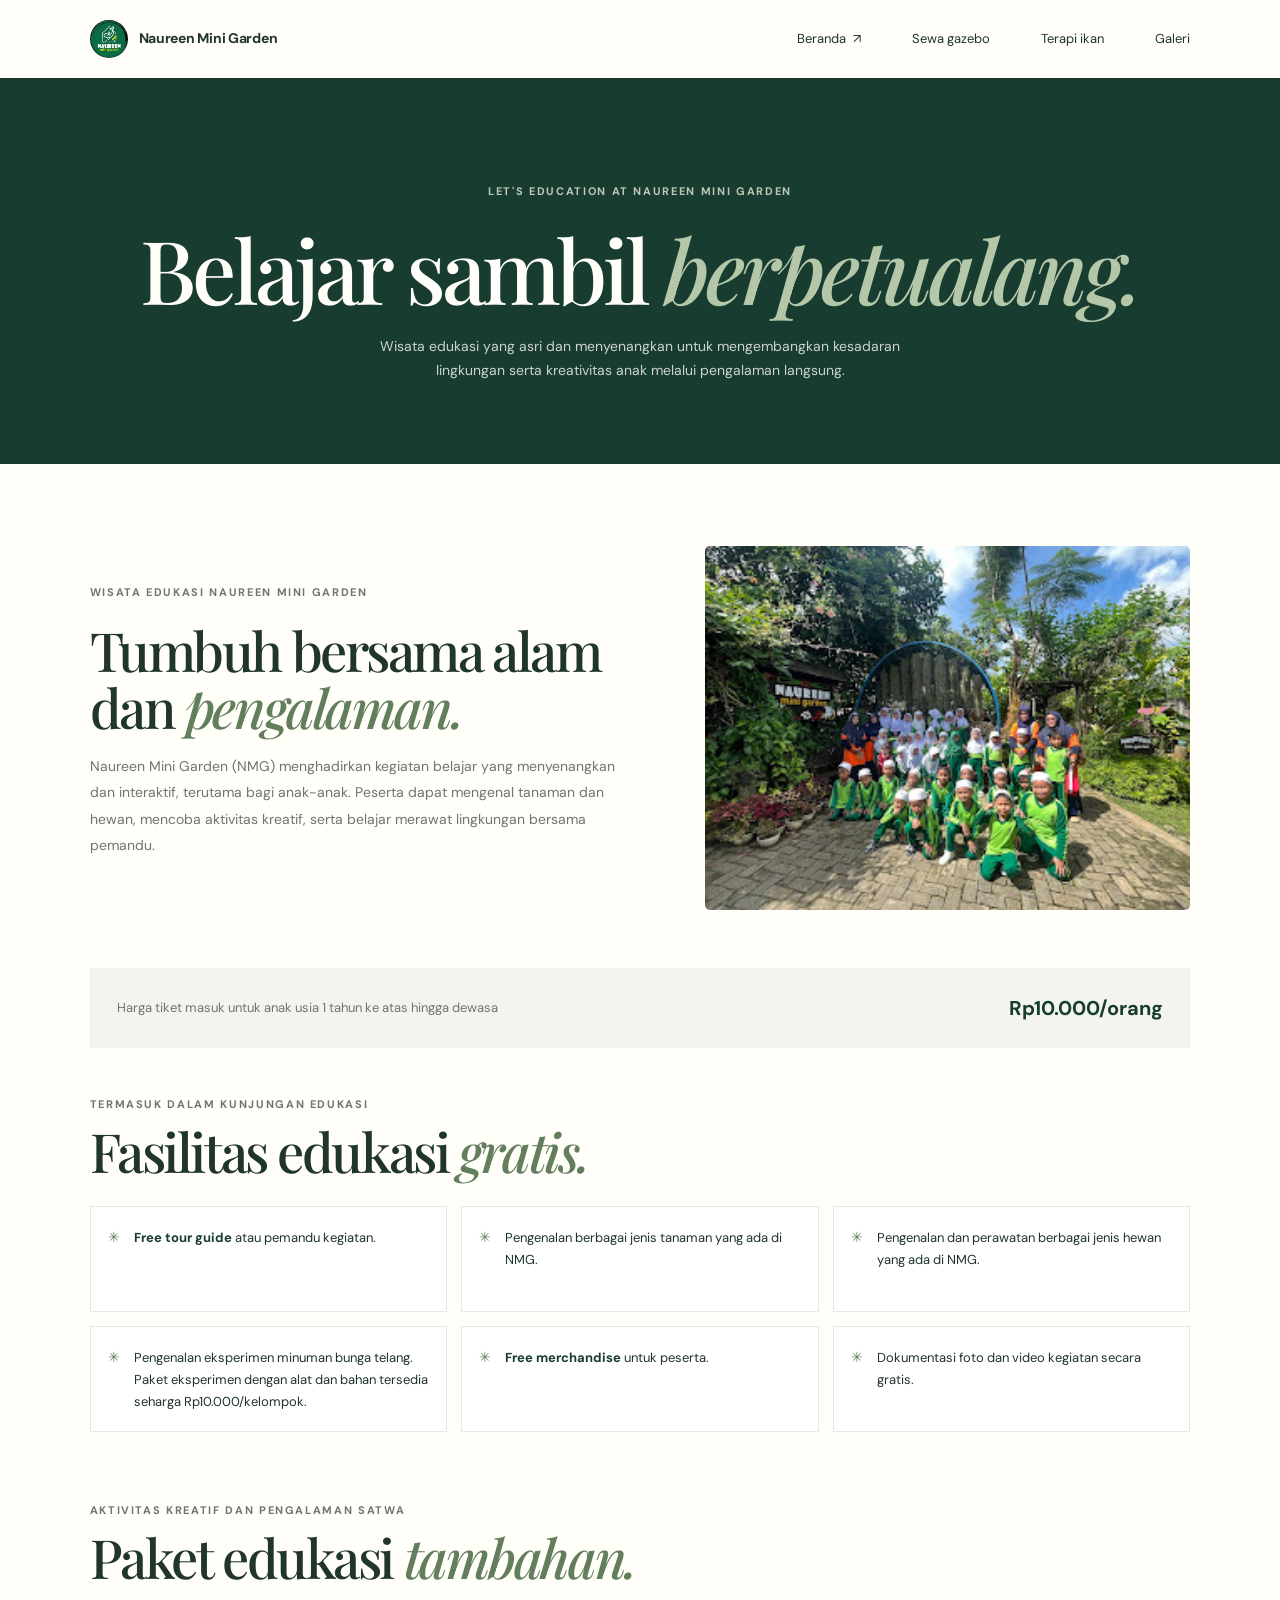
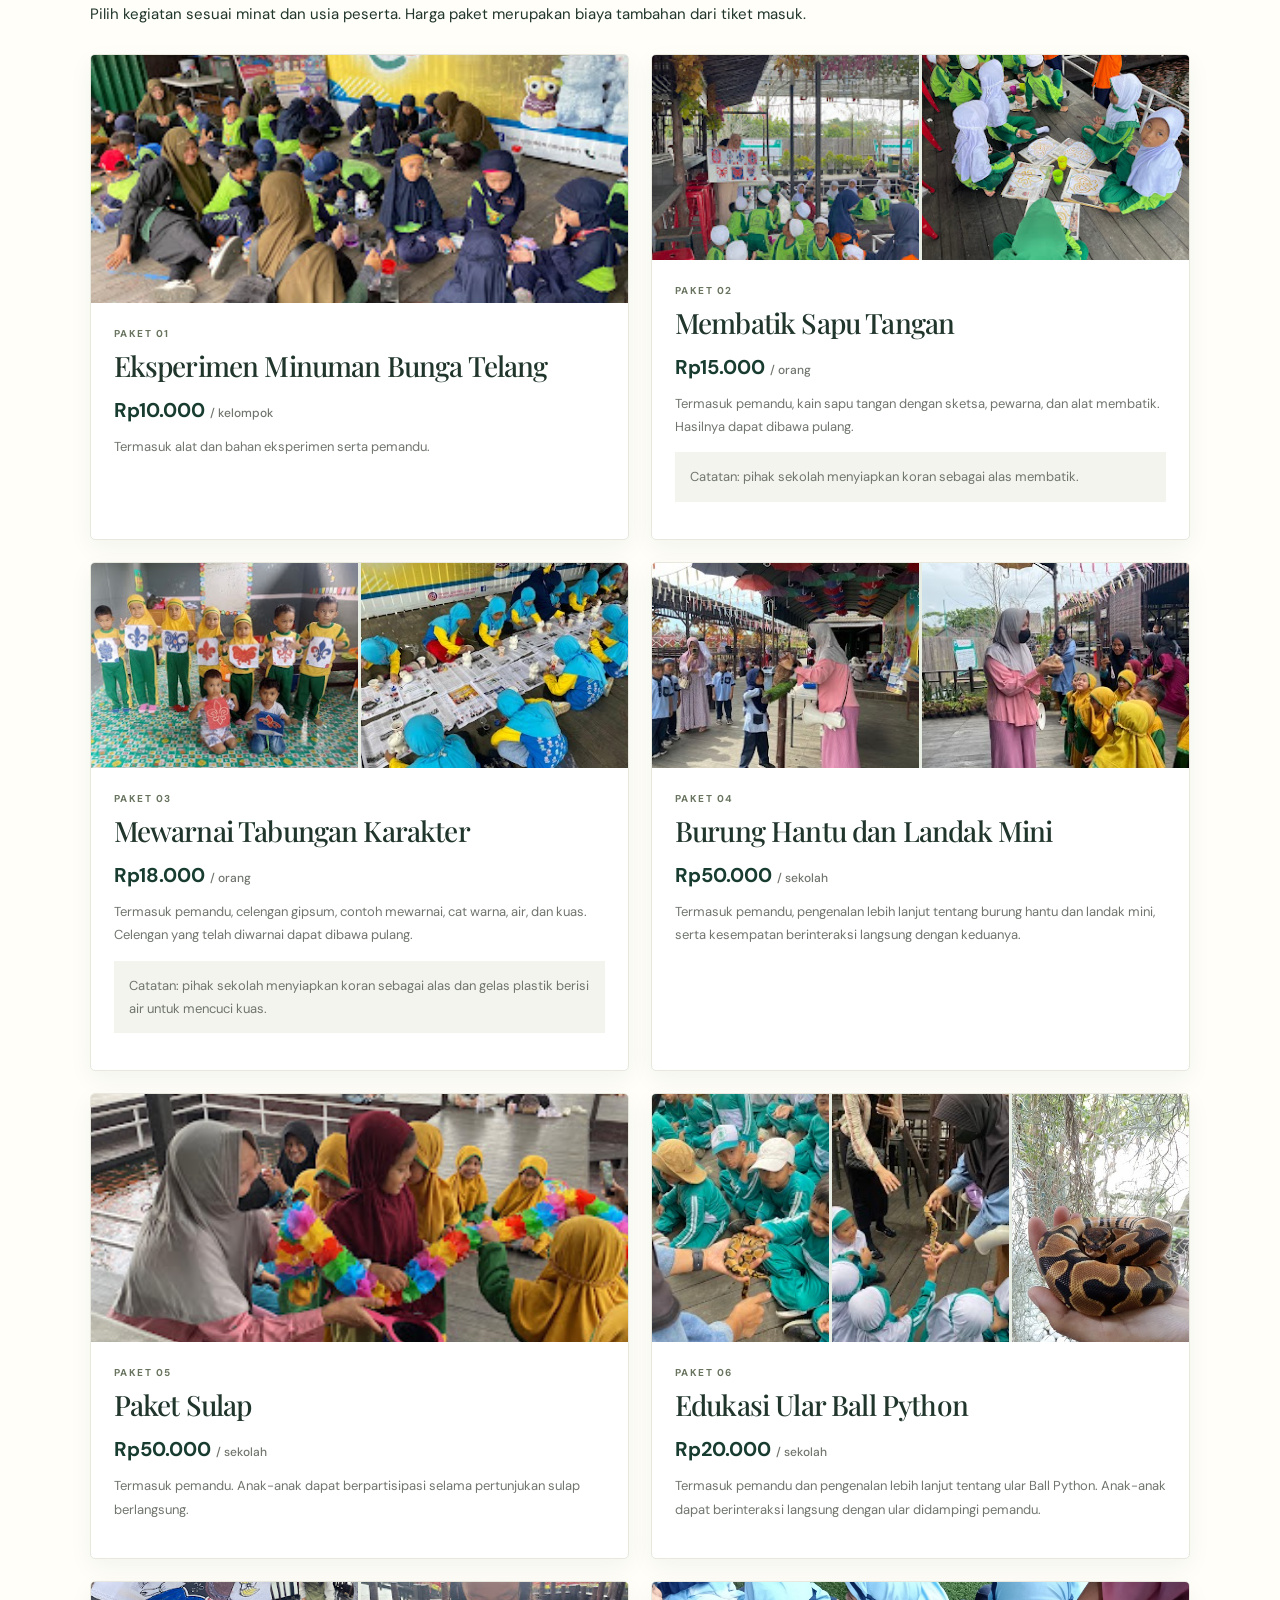
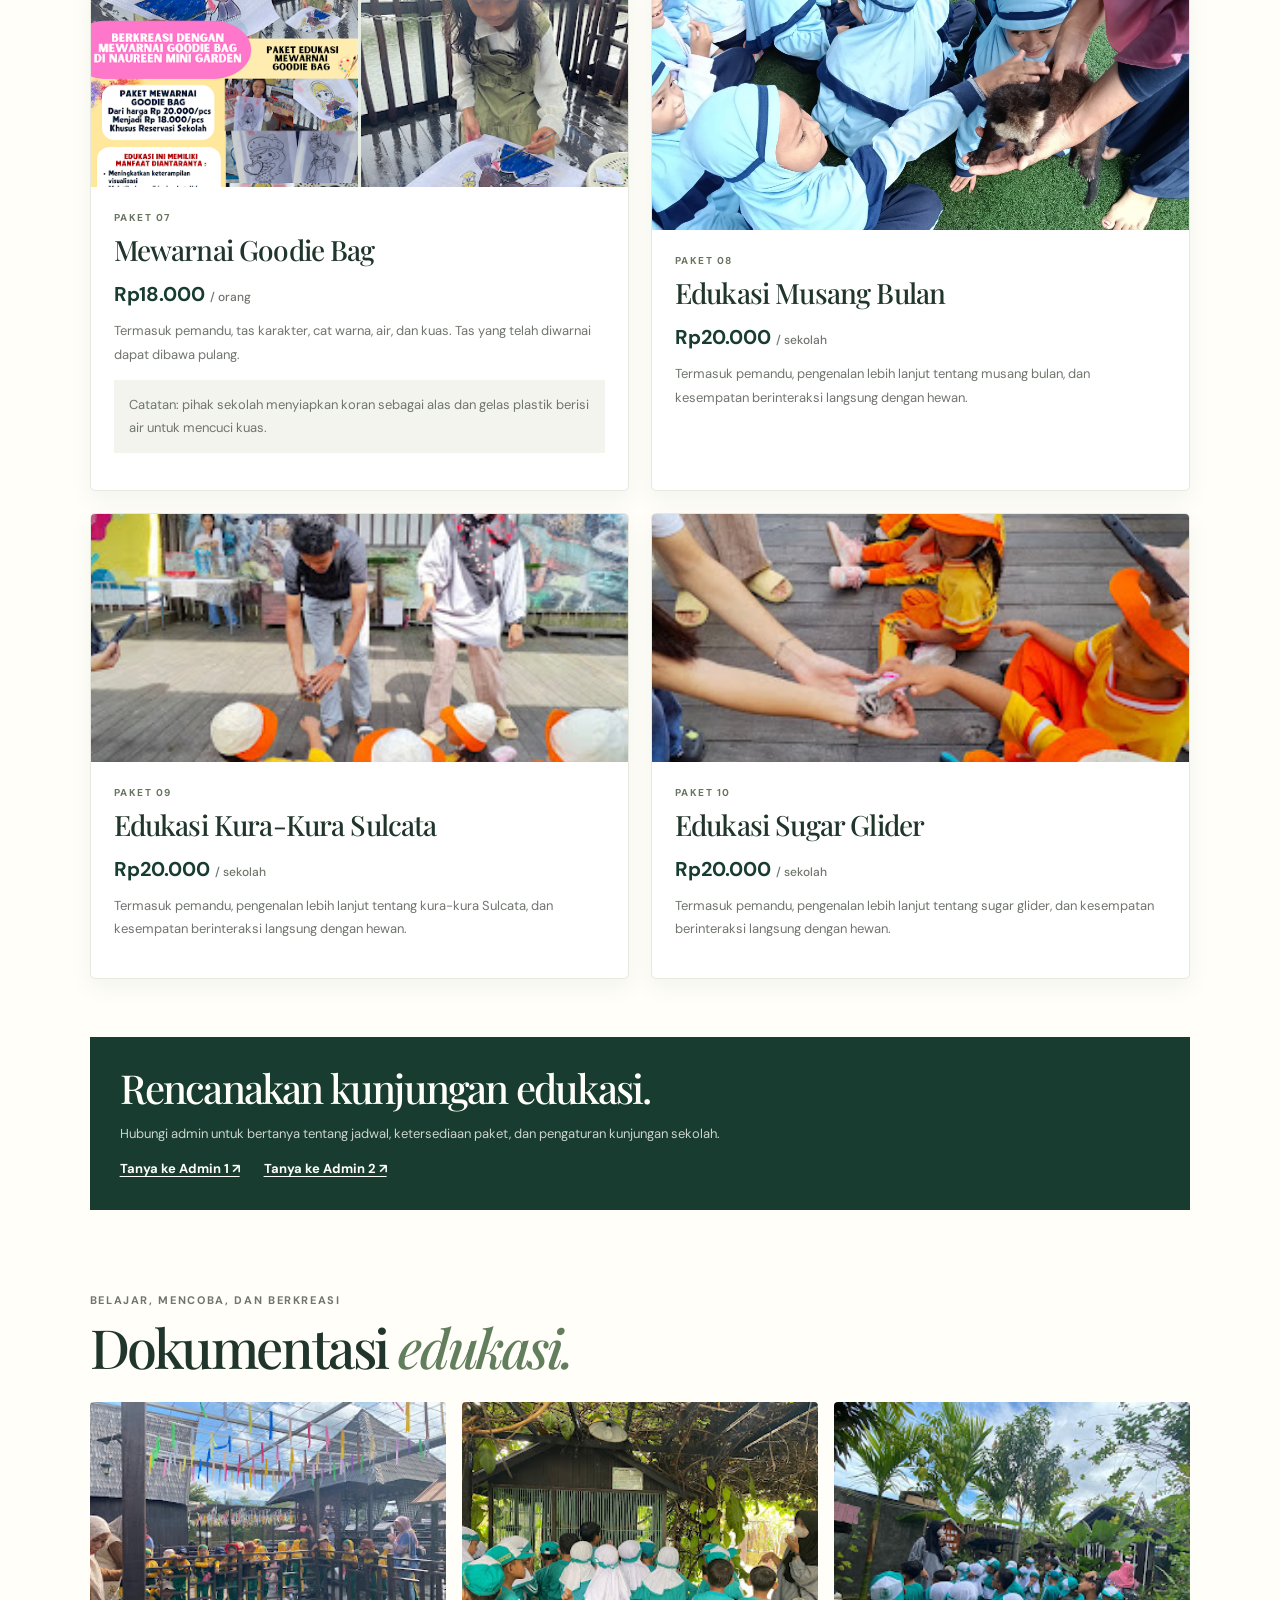
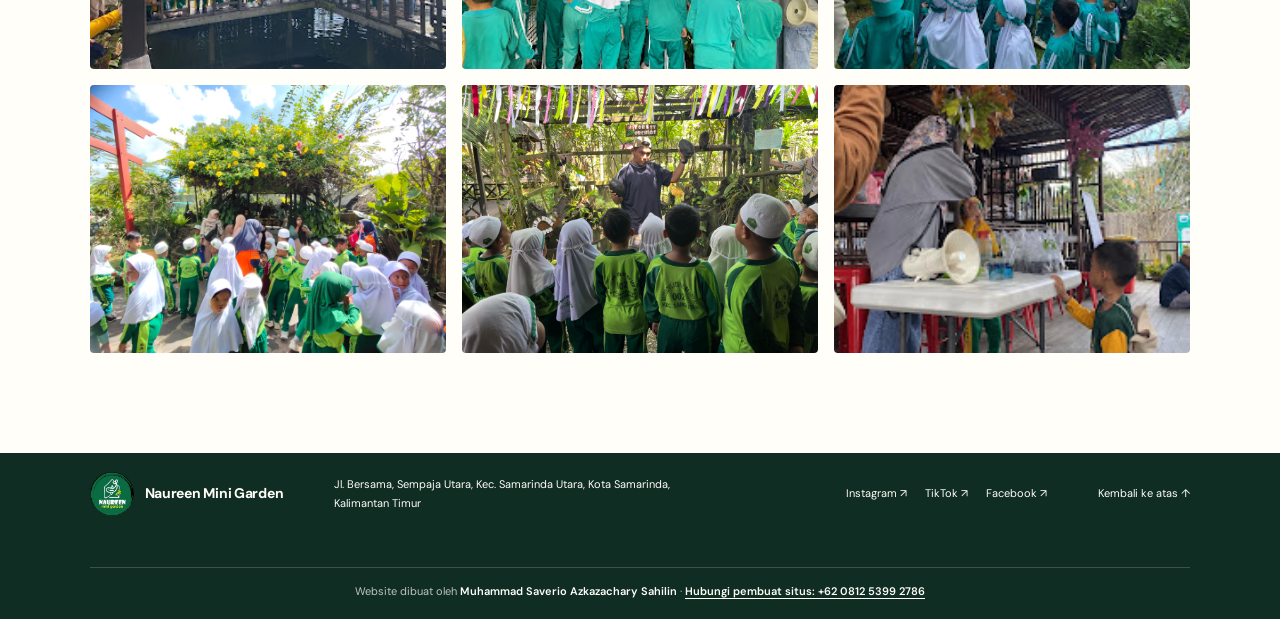
==== edukasi.html @ f2c6cb6b "first commit" ====
<!doctype html>
<html lang="id">
  <head>
    <meta charset="utf-8" />
    <meta name="viewport" content="width=device-width, initial-scale=1" />
    <meta
      name="description"
      content="Kenali program wisata edukasi Naureen Mini Garden, fasilitas gratis, paket kegiatan anak, dan harga."
    />
    <meta name="theme-color" content="#183d30" />
    <title>Let's Education — Naureen Mini Garden</title>
    <link rel="preconnect" href="https://fonts.googleapis.com" />
    <link rel="preconnect" href="https://fonts.gstatic.com" crossorigin />
    <link
      href="https://fonts.googleapis.com/css2?family=DM+Sans:wght@400;500;600;700&family=Playfair+Display:ital,wght@0,500;0,600;1,500;1,600&display=swap"
      rel="stylesheet"
    />
    <link rel="stylesheet" href="style.css" />
  </head>
  <body>
    <header class="site-header">
      <a class="brand" href="index.html" aria-label="Naureen Mini Garden, beranda">
        <img src="assets/naureen-logo.jpg" alt="" />
        <span>Naureen Mini Garden</span>
      </a>
      <button
        class="menu-toggle"
        type="button"
        aria-label="Buka navigasi"
        aria-expanded="false"
        aria-controls="main-navigation"
      >
        <span></span>
        <span></span>
      </button>
      <nav class="main-navigation" id="main-navigation" aria-label="Navigasi edukasi">
        <a href="index.html">Beranda <span aria-hidden="true">↗</span></a>
        <a href="sewa-gazebo.html">Sewa gazebo</a>
        <a href="terapi-ikan.html">Terapi ikan</a>
        <a href="galeri.html">Galeri</a>
      </nav>
    </header>

    <main>
      <section class="gallery-page-intro">
        <p class="eyebrow">Let's Education at Naureen Mini Garden</p>
        <h1>Belajar sambil <em>berpetualang.</em></h1>
        <p>
          Wisata edukasi yang asri dan menyenangkan untuk mengembangkan kesadaran
          lingkungan serta kreativitas anak melalui pengalaman langsung.
        </p>
      </section>

      <section class="education-overview section-wrap" aria-labelledby="education-title">
        <div class="education-lead">
          <div>
            <p class="eyebrow">Wisata edukasi Naureen Mini Garden</p>
            <h2 id="education-title">Tumbuh bersama alam dan <em>pengalaman.</em></h2>
            <p>
              Naureen Mini Garden (NMG) menghadirkan kegiatan belajar yang
              menyenangkan dan interaktif, terutama bagi anak-anak. Peserta
              dapat mengenal tanaman dan hewan, mencoba aktivitas kreatif, serta
              belajar merawat lingkungan bersama pemandu.
            </p>
          </div>
          <img
            src="assets/naureen-education-garden.jpg"
            alt="Anak-anak mengikuti kegiatan edukasi di taman Naureen Mini Garden"
            fetchpriority="high"
          />
        </div>

        <div class="education-ticket" aria-label="Harga tiket masuk edukasi">
          <span>Harga tiket masuk untuk anak usia 1 tahun ke atas hingga dewasa</span>
          <strong>Rp10.000/orang</strong>
        </div>

        <div class="education-section-heading">
          <p class="eyebrow">Termasuk dalam kunjungan edukasi</p>
          <h2>Fasilitas edukasi <em>gratis.</em></h2>
        </div>
        <ul class="education-free-grid">
          <li><strong>Free tour guide</strong> atau pemandu kegiatan.</li>
          <li>Pengenalan berbagai jenis tanaman yang ada di NMG.</li>
          <li>Pengenalan dan perawatan berbagai jenis hewan yang ada di NMG.</li>
          <li>
            Pengenalan eksperimen minuman bunga telang. Paket eksperimen dengan
            alat dan bahan tersedia seharga Rp10.000/kelompok.
          </li>
          <li><strong>Free merchandise</strong> untuk peserta.</li>
          <li>Dokumentasi foto dan video kegiatan secara gratis.</li>
        </ul>

        <div class="education-section-heading">
          <p class="eyebrow">Aktivitas kreatif dan pengalaman satwa</p>
          <h2>Paket edukasi <em>tambahan.</em></h2>
          <p>
            Pilih kegiatan sesuai minat dan usia peserta. Harga paket merupakan
            biaya tambahan dari tiket masuk.
          </p>
        </div>

        <div class="education-packages">
          <article class="education-package">
            <div class="education-package-photos">
              <img src="assets/naureen-education-blue-tea.jpg" alt="Kegiatan eksperimen minuman bunga telang" loading="lazy" />
            </div>
            <div class="education-package-content">
              <p class="eyebrow">Paket 01</p>
              <h3>Eksperimen Minuman Bunga Telang</h3>
              <strong class="education-package-price">Rp10.000 <span>/ kelompok</span></strong>
              <p>Termasuk alat dan bahan eksperimen serta pemandu.</p>
            </div>
          </article>

          <article class="education-package">
            <div class="education-package-photos is-pair">
              <img src="assets/naureen-education-batik-1.jpg" alt="Perlengkapan kegiatan membatik sapu tangan" loading="lazy" />
              <img src="assets/naureen-education-batik-2.jpg" alt="Peserta mewarnai sapu tangan batik" loading="lazy" />
            </div>
            <div class="education-package-content">
              <p class="eyebrow">Paket 02</p>
              <h3>Membatik Sapu Tangan</h3>
              <strong class="education-package-price">Rp15.000 <span>/ orang</span></strong>
              <p>
                Termasuk pemandu, kain sapu tangan dengan sketsa, pewarna, dan
                alat membatik. Hasilnya dapat dibawa pulang.
              </p>
              <p class="education-note">
                Catatan: pihak sekolah menyiapkan koran sebagai alas membatik.
              </p>
            </div>
          </article>

          <article class="education-package">
            <div class="education-package-photos is-pair">
              <img src="assets/naureen-education-paint-jar.jpg" alt="Celengan karakter berbahan gipsum untuk kegiatan mewarnai" loading="lazy" />
              <img src="assets/naureen-education-savings-jar.jpg" alt="Contoh celengan karakter yang telah diwarnai" loading="lazy" />
            </div>
            <div class="education-package-content">
              <p class="eyebrow">Paket 03</p>
              <h3>Mewarnai Tabungan Karakter</h3>
              <strong class="education-package-price">Rp18.000 <span>/ orang</span></strong>
              <p>
                Termasuk pemandu, celengan gipsum, contoh mewarnai, cat warna,
                air, dan kuas. Celengan yang telah diwarnai dapat dibawa pulang.
              </p>
              <p class="education-note">
                Catatan: pihak sekolah menyiapkan koran sebagai alas dan gelas
                plastik berisi air untuk mencuci kuas.
              </p>
            </div>
          </article>

          <article class="education-package">
            <div class="education-package-photos is-pair">
              <img src="assets/naureen-education-owl-hedgehog-1.jpg" alt="Burung hantu dalam kegiatan pengenalan satwa" loading="lazy" />
              <img src="assets/naureen-education-owl-hedgehog-2.jpg" alt="Landak mini dalam kegiatan edukasi satwa" loading="lazy" />
            </div>
            <div class="education-package-content">
              <p class="eyebrow">Paket 04</p>
              <h3>Burung Hantu dan Landak Mini</h3>
              <strong class="education-package-price">Rp50.000 <span>/ sekolah</span></strong>
              <p>
                Termasuk pemandu, pengenalan lebih lanjut tentang burung hantu
                dan landak mini, serta kesempatan berinteraksi langsung dengan
                keduanya.
              </p>
            </div>
          </article>

          <article class="education-package">
            <div class="education-package-photos">
              <img src="assets/naureen-education-magic.jpg" alt="Pertunjukan sulap untuk peserta edukasi" loading="lazy" />
            </div>
            <div class="education-package-content">
              <p class="eyebrow">Paket 05</p>
              <h3>Paket Sulap</h3>
              <strong class="education-package-price">Rp50.000 <span>/ sekolah</span></strong>
              <p>
                Termasuk pemandu. Anak-anak dapat berpartisipasi selama
                pertunjukan sulap berlangsung.
              </p>
            </div>
          </article>

          <article class="education-package">
            <div class="education-package-photos is-trio">
              <img src="assets/naureen-education-python-1.jpg" alt="Ular Ball Python dalam sesi pengenalan satwa" loading="lazy" />
              <img src="assets/naureen-education-python-2.jpg" alt="Pemandu memperkenalkan ular Ball Python" loading="lazy" />
              <img src="assets/naureen-education-python-3.jpg" alt="Peserta mengamati ular Ball Python" loading="lazy" />
            </div>
            <div class="education-package-content">
              <p class="eyebrow">Paket 06</p>
              <h3>Edukasi Ular Ball Python</h3>
              <strong class="education-package-price">Rp20.000 <span>/ sekolah</span></strong>
              <p>
                Termasuk pemandu dan pengenalan lebih lanjut tentang ular Ball
                Python. Anak-anak dapat berinteraksi langsung dengan ular
                didampingi pemandu.
              </p>
            </div>
          </article>

          <article class="education-package">
            <div class="education-package-photos is-pair">
              <img src="assets/naureen-education-goodie-bag-1.png" alt="Contoh hasil mewarnai goodie bag karakter" loading="lazy" />
              <img src="assets/naureen-education-goodie-bag-2.jpg" alt="Goodie bag karakter untuk kegiatan mewarnai" loading="lazy" />
            </div>
            <div class="education-package-content">
              <p class="eyebrow">Paket 07</p>
              <h3>Mewarnai Goodie Bag</h3>
              <strong class="education-package-price">Rp18.000 <span>/ orang</span></strong>
              <p>
                Termasuk pemandu, tas karakter, cat warna, air, dan kuas. Tas
                yang telah diwarnai dapat dibawa pulang.
              </p>
              <p class="education-note">
                Catatan: pihak sekolah menyiapkan koran sebagai alas dan gelas
                plastik berisi air untuk mencuci kuas.
              </p>
            </div>
          </article>

          <article class="education-package">
            <div class="education-package-photos">
              <img src="assets/naureen-education-moon-civet.jpg" alt="Musang bulan untuk kegiatan pengenalan satwa" loading="lazy" />
            </div>
            <div class="education-package-content">
              <p class="eyebrow">Paket 08</p>
              <h3>Edukasi Musang Bulan</h3>
              <strong class="education-package-price">Rp20.000 <span>/ sekolah</span></strong>
              <p>
                Termasuk pemandu, pengenalan lebih lanjut tentang musang bulan,
                dan kesempatan berinteraksi langsung dengan hewan.
              </p>
            </div>
          </article>

          <article class="education-package">
            <div class="education-package-photos">
              <img src="assets/naureen-education-sulcata.jpg" alt="Kura-kura Sulcata dalam kegiatan edukasi satwa" loading="lazy" />
            </div>
            <div class="education-package-content">
              <p class="eyebrow">Paket 09</p>
              <h3>Edukasi Kura-Kura Sulcata</h3>
              <strong class="education-package-price">Rp20.000 <span>/ sekolah</span></strong>
              <p>
                Termasuk pemandu, pengenalan lebih lanjut tentang kura-kura
                Sulcata, dan kesempatan berinteraksi langsung dengan hewan.
              </p>
            </div>
          </article>

          <article class="education-package">
            <div class="education-package-photos">
              <img src="assets/naureen-education-sugar-glider.jpg" alt="Sugar glider dalam kegiatan edukasi satwa" loading="lazy" />
            </div>
            <div class="education-package-content">
              <p class="eyebrow">Paket 10</p>
              <h3>Edukasi Sugar Glider</h3>
              <strong class="education-package-price">Rp20.000 <span>/ sekolah</span></strong>
              <p>
                Termasuk pemandu, pengenalan lebih lanjut tentang sugar glider,
                dan kesempatan berinteraksi langsung dengan hewan.
              </p>
            </div>
          </article>
        </div>

        <aside class="education-contact" aria-labelledby="education-contact-title">
          <h2 id="education-contact-title">Rencanakan kunjungan edukasi.</h2>
          <p>
            Hubungi admin untuk bertanya tentang jadwal, ketersediaan paket, dan
            pengaturan kunjungan sekolah.
          </p>
          <div class="education-contact-links">
            <a href="https://wa.me/6282255650226?text=Halo%20Admin%2C%20saya%20ingin%20bertanya%20tentang%20kunjungan%20edukasi%20di%20Naureen%20Mini%20Garden." target="_blank" rel="noreferrer">Tanya ke Admin 1 ↗</a>
            <a href="https://wa.me/6285250345997?text=Halo%20Admin%2C%20saya%20ingin%20bertanya%20tentang%20kunjungan%20edukasi%20di%20Naureen%20Mini%20Garden." target="_blank" rel="noreferrer">Tanya ke Admin 2 ↗</a>
          </div>
        </aside>

        <section class="education-documentation" aria-labelledby="education-documentation-title">
          <div class="education-section-heading">
            <p class="eyebrow">Belajar, mencoba, dan berkreasi</p>
            <h2 id="education-documentation-title">Dokumentasi <em>edukasi.</em></h2>
          </div>
          <div class="education-documentation-grid">
            <img src="assets/naureen-education-documentation-1.jpg" alt="Dokumentasi kegiatan edukasi di Naureen Mini Garden" loading="lazy" />
            <img src="assets/naureen-education-documentation-2.jpg" alt="Peserta mengikuti kegiatan edukasi bersama pemandu" loading="lazy" />
            <img src="assets/naureen-education-documentation-3.jpg" alt="Anak-anak belajar dan beraktivitas di taman" loading="lazy" />
            <img src="assets/naureen-education-documentation-4.jpg" alt="Suasana kegiatan belajar di luar kelas" loading="lazy" />
            <img src="assets/naureen-education-documentation-5.jpg" alt="Dokumentasi kunjungan edukasi anak-anak" loading="lazy" />
            <img src="assets/naureen-education-documentation-6.jpg" alt="Kegiatan edukasi alam bersama pengunjung" loading="lazy" />
          </div>
        </section>
      </section>
    </main>

    <footer class="site-footer">
      <a class="footer-brand" href="index.html">
        <img src="assets/naureen-logo.jpg" alt="" />
        <span>Naureen Mini Garden</span>
      </a>
      <p class="footer-address">
        Jl. Bersama, Sempaja Utara, Kec. Samarinda Utara, Kota Samarinda,
        Kalimantan Timur
      </p>
      <nav class="social-links" aria-label="Media sosial Naureen Mini Garden">
        <a href="https://www.instagram.com/naureenminigarden/" target="_blank" rel="noreferrer">Instagram ↗</a>
        <a href="https://www.tiktok.com/@naureenminigarden" target="_blank" rel="noreferrer">TikTok ↗</a>
        <a href="https://www.facebook.com/minigardennauren/" target="_blank" rel="noreferrer">Facebook ↗</a>
      </nav>
      <a class="back-to-top" href="#">Kembali ke atas ↑</a>
      <p class="footer-credit">
        Website dibuat oleh <strong>Muhammad Saverio Azkazachary Sahilin</strong>
        <span aria-hidden="true"> · </span>
        <a href="https://wa.me/6281253992786" target="_blank" rel="noreferrer">
          Hubungi pembuat situs: +62 0812 5399 2786
        </a>
      </p>
    </footer>
    <script>
      const menuToggle = document.querySelector(".menu-toggle");
      const navigation = document.querySelector(".main-navigation");

      menuToggle.addEventListener("click", () => {
        const isExpanded = menuToggle.getAttribute("aria-expanded") === "true";
        menuToggle.setAttribute("aria-expanded", String(!isExpanded));
        menuToggle.setAttribute("aria-label", isExpanded ? "Buka navigasi" : "Tutup navigasi");
        navigation.classList.toggle("is-open", !isExpanded);
      });

      navigation.addEventListener("click", (event) => {
        if (event.target.closest("a")) {
          menuToggle.setAttribute("aria-expanded", "false");
          menuToggle.setAttribute("aria-label", "Buka navigasi");
          navigation.classList.remove("is-open");
        }
      });
    </script>
  </body>
</html>
---- style.css ----
:root {
  color-scheme: light;
  --forest: #183d30;
  --forest-deep: #102d23;
  --ink: #20352b;
  --muted: #70756e;
  --paper: #fffef9;
  --line: #d8d9d0;
  --serif: "Playfair Display", Georgia, serif;
  --sans: "DM Sans", Arial, sans-serif;
}

* {
  box-sizing: border-box;
}

html {
  scroll-behavior: smooth;
  scroll-padding-top: 80px;
}

body {
  margin: 0;
  background: var(--paper);
  color: var(--ink);
  font-family: var(--sans);
  font-size: 15px;
  line-height: 1.7;
}

a {
  color: inherit;
  text-decoration: none;
}

button {
  font: inherit;
}

.site-header {
  position: relative;
  z-index: 5;
  display: flex;
  height: 78px;
  align-items: center;
  justify-content: space-between;
  padding: 0 clamp(24px, 7vw, 108px);
  background: var(--paper);
}

.brand,
.footer-brand {
  display: inline-flex;
  align-items: center;
  gap: 11px;
  font-size: 14px;
  font-weight: 700;
  letter-spacing: -0.02em;
}

.brand img {
  width: 38px;
  height: 38px;
  border-radius: 50%;
  object-fit: cover;
}

.main-navigation {
  display: flex;
  align-items: center;
  gap: clamp(26px, 4vw, 60px);
  font-size: 13px;
}

.main-navigation a,
.social-links a,
.back-to-top {
  transition: opacity 180ms ease;
}

.main-navigation a:hover,
.social-links a:hover,
.back-to-top:hover {
  opacity: 0.65;
}

.main-navigation a span {
  margin-left: 4px;
}

.menu-toggle {
  display: none;
}

.hero {
  position: relative;
  display: flex;
  min-height: min(690px, calc(100svh - 78px));
  min-height: max(560px, min(690px, calc(100svh - 78px)));
  align-items: center;
  overflow: hidden;
  background: var(--forest);
  color: var(--paper);
}

.hero-image,
.hero-shade {
  position: absolute;
  inset: 0;
  width: 100%;
  height: 100%;
}

.hero-image {
  object-fit: cover;
  object-position: center 53%;
}

.hero-shade {
  background:
    linear-gradient(90deg, rgb(11 33 25 / 78%) 0%, rgb(14 39 30 / 55%) 44%, rgb(18 45 35 / 10%) 100%),
    linear-gradient(0deg, rgb(12 34 26 / 34%), transparent 38%);
}

.hero-content {
  position: relative;
  z-index: 1;
  width: min(720px, 78%);
  margin-left: clamp(30px, 10vw, 154px);
  padding: 56px 0 76px;
}

.eyebrow {
  margin: 0 0 22px;
  color: var(--muted);
  font-size: 11px;
  font-weight: 700;
  letter-spacing: 0.15em;
  line-height: 1.5;
  text-transform: uppercase;
}

.hero .eyebrow {
  color: rgb(255 254 249 / 79%);
  font-size: 12px;
  font-weight: 500;
  letter-spacing: 0.08em;
  text-transform: none;
}

h1,
h2 {
  margin: 0;
  font-family: var(--serif);
  font-weight: 500;
  letter-spacing: -0.045em;
  line-height: 1.06;
}

h1 {
  max-width: 750px;
  font-size: clamp(56px, 8.2vw, 104px);
}

h1 em,
h2 em {
  color: #a8bb9e;
  font-weight: 500;
}

.hero-description {
  max-width: 460px;
  margin: 25px 0 28px;
  color: rgb(255 254 249 / 82%);
  font-size: 15px;
  line-height: 1.8;
}

.hero-actions {
  display: flex;
  flex-wrap: wrap;
  align-items: center;
  gap: 18px 24px;
}

.button {
  display: inline-flex;
  min-height: 56px;
  align-items: center;
  justify-content: center;
  gap: 28px;
  padding: 0 23px;
  font-size: 13px;
  font-weight: 700;
  transition: background-color 180ms ease, color 180ms ease, transform 180ms ease;
}

.button:hover {
  transform: translateY(-2px);
}

.button-light {
  background: var(--paper);
  color: var(--forest);
}

.button-light:hover {
  background: #e9eee5;
}

.text-link {
  display: inline-flex;
  align-items: center;
  gap: 9px;
  color: var(--paper);
  font-size: 13px;
  font-weight: 600;
}

.hero-caption {
  position: absolute;
  right: clamp(30px, 7vw, 108px);
  bottom: 29px;
  display: flex;
  gap: 14px;
  align-items: center;
  color: rgb(255 254 249 / 86%);
  font-size: 12px;
}

.hero-caption span:first-child {
  font-size: 11px;
  letter-spacing: 0.12em;
}

.scroll-cue {
  position: absolute;
  right: 50%;
  bottom: 22px;
  display: grid;
  width: 38px;
  height: 38px;
  place-items: center;
  border: 1px solid rgb(255 254 249 / 38%);
  border-radius: 50%;
  color: var(--paper);
  font-size: 19px;
}

.visit-summary {
  position: relative;
  z-index: 2;
  display: grid;
  grid-template-columns: 1fr 1.55fr 1.35fr auto;
  gap: 24px;
  align-items: center;
  width: min(1240px, calc(100% - 2 * clamp(24px, 7vw, 108px)));
  min-height: 110px;
  margin: -28px auto 0;
  padding: 21px 26px;
  background: var(--paper);
  box-shadow: 0 14px 50px rgb(24 61 48 / 8%);
}

.summary-item {
  display: flex;
  gap: 13px;
  align-items: center;
  min-width: 0;
}

.summary-icon {
  color: #71866c;
  font-size: 23px;
  line-height: 1;
}

.summary-item > div {
  display: grid;
  gap: 2px;
}

.summary-label {
  color: var(--muted);
  font-size: 10px;
  letter-spacing: 0.11em;
  text-transform: uppercase;
}

.summary-item strong {
  font-size: 12px;
  font-weight: 600;
  line-height: 1.5;
}

.summary-map {
  display: inline-flex;
  gap: 9px;
  align-items: center;
  font-size: 12px;
  font-weight: 700;
  white-space: nowrap;
}

.section-wrap {
  width: min(1240px, calc(100% - 2 * clamp(24px, 7vw, 108px)));
  margin-inline: auto;
}

.intro {
  padding-top: 100px;
  padding-bottom: 120px;
}

.section-marker {
  display: flex;
  justify-content: space-between;
  align-items: center;
  margin-bottom: 36px;
  color: #68745f;
  font-size: 11px;
  font-weight: 700;
  letter-spacing: 0.13em;
  text-transform: uppercase;
}

.section-marker span:last-child {
  font-size: 24px;
}

.intro-copy {
  display: grid;
  grid-template-columns: 0.82fr 1fr;
  gap: clamp(50px, 10vw, 150px);
  align-items: center;
}

.intro-copy > div {
  max-width: 440px;
  padding-left: 5%;
}

.intro h2,
.visit h2 {
  font-size: clamp(42px, 5vw, 64px);
}

.intro h2 em,
.visit h2 em,
.mood h2 em {
  color: #637e5c;
}

.intro-copy > div > p,
.visit-copy > p:not(.eyebrow) {
  margin: 24px 0 23px;
  color: var(--muted);
  font-size: 14px;
  line-height: 1.9;
}

.underlined-link {
  display: inline-flex;
  gap: 11px;
  align-items: center;
  padding-bottom: 6px;
  border-bottom: 1px solid #84917f;
  font-size: 12px;
  font-weight: 700;
}

figure {
  margin: 0;
}

.intro-photo img {
  height: 390px;
}

.photo-button {
  display: block;
  width: 100%;
  padding: 0;
  overflow: hidden;
  border: 0;
  background: transparent;
  cursor: zoom-in;
}

.photo-button img {
  display: block;
  width: 100%;
  object-fit: cover;
  transition: transform 500ms ease;
}

.photo-button:hover img {
  transform: scale(1.035);
}

.intro-photo figcaption {
  margin-top: 12px;
  color: var(--muted);
  font-size: 11px;
}

.mood {
  background: var(--forest);
  color: var(--paper);
  padding: 104px clamp(24px, 7vw, 108px) 114px;
}

.mood-inner {
  width: min(1240px, 100%);
  margin-inline: auto;
}

.mood-heading {
  display: flex;
  justify-content: space-between;
  align-items: end;
  gap: 50px;
  margin-bottom: 45px;
}

.mood .eyebrow {
  color: #bdc9b6;
}

.mood h2 {
  font-size: clamp(40px, 5vw, 63px);
}

.mood h2 em {
  color: #b5c7a9;
}

.mood-heading > p {
  max-width: 340px;
  margin: 0 5% 5px 0;
  color: rgb(255 254 249 / 76%);
  font-size: 13px;
  line-height: 1.9;
}

.gallery {
  display: grid;
  grid-template-columns: 1.15fr 0.85fr;
  gap: 27px;
  align-items: start;
}

.gallery-card-tall .photo-button img {
  height: 490px;
}

.gallery-card-short {
  margin-top: 94px;
}

.gallery-card-short .photo-button img {
  height: 310px;
}

.gallery-card figcaption {
  display: flex;
  gap: 17px;
  align-items: center;
  margin-top: 14px;
  font-size: 13px;
}

.gallery-card figcaption span {
  color: #bbcaaf;
  font-size: 11px;
  letter-spacing: 0.1em;
}

.home-activities {
  padding-top: 106px;
  padding-bottom: 112px;
}

.home-activities-heading {
  display: flex;
  justify-content: space-between;
  align-items: end;
  gap: 36px;
  margin-bottom: 34px;
}

.home-activities-heading h2 {
  max-width: 650px;
  font-size: clamp(38px, 5vw, 58px);
}

.home-activities-heading h2 em {
  color: #637e5c;
}

.home-activities-heading > p {
  max-width: 330px;
  margin: 0 0 5px;
  color: var(--muted);
  font-size: 13px;
  line-height: 1.85;
}

.home-activities-grid {
  display: grid;
  grid-template-columns: repeat(2, minmax(0, 1fr));
  gap: 22px;
}

.home-activity-card {
  min-width: 0;
  overflow: hidden;
  border: 1px solid #e8e8df;
  border-radius: 5px;
  background: #fff;
  box-shadow: 0 8px 24px rgb(24 61 48 / 5%);
}

.home-activity-card > img {
  display: block;
  width: 100%;
  height: 280px;
  object-fit: cover;
}

.home-activity-content {
  padding: 26px;
}

.home-activity-content .eyebrow {
  margin-bottom: 8px;
  color: #68745f;
  font-size: 10px;
}

.home-activity-content h3 {
  margin: 0 0 10px;
  color: var(--ink);
  font-family: var(--serif);
  font-size: 30px;
  font-weight: 500;
  letter-spacing: -0.03em;
}

.home-activity-content > p:not(.eyebrow) {
  margin: 0 0 18px;
  color: var(--muted);
  font-size: 13px;
  line-height: 1.85;
}

.home-fishing-card {
  display: flex;
  flex-direction: column;
  justify-content: center;
  padding-top: 30px;
  background: #f3f4ed;
}

.fishing-card-icon {
  display: grid;
  width: 76px;
  height: 76px;
  margin: 0 26px 4px;
  place-items: center;
  border-radius: 50%;
  background: #dfe7d8;
  color: var(--forest);
  font-size: 44px;
  line-height: 1;
}

.home-spots {
  padding-bottom: 112px;
}

.home-spots-grid {
  display: grid;
  grid-template-columns: repeat(3, minmax(0, 1fr));
  gap: 18px;
  align-items: start;
}

.home-spot-card {
  min-width: 0;
  overflow: hidden;
  border: 1px solid #e8e8df;
  border-radius: 5px;
  background: #fff;
  box-shadow: 0 8px 24px rgb(24 61 48 / 5%);
}

.home-spot-gallery {
  display: grid;
  gap: 3px;
  overflow: hidden;
  background: #e9eee5;
}

.home-spot-gallery img {
  display: block;
  width: 100%;
  height: 145px;
  object-fit: cover;
}

.home-spot-bridge-gallery {
  grid-template-columns: repeat(2, minmax(0, 1fr));
}

.home-spot-bridge-gallery img:first-child {
  height: 205px;
  grid-column: 1 / -1;
}

.home-spot-bridge-gallery img:not(:first-child) {
  height: 125px;
}

.home-spot-hidden-gallery {
  grid-template-columns: repeat(2, minmax(0, 1fr));
}

.home-spot-hidden-gallery img {
  height: 125px;
}

.home-spot-nerf-gallery img {
  height: 300px;
}

.home-spot-content {
  padding: 23px;
}

.home-spot-content .eyebrow {
  margin-bottom: 8px;
  color: #68745f;
  font-size: 10px;
}

.home-spot-content h3 {
  margin: 0 0 10px;
  color: var(--ink);
  font-family: var(--serif);
  font-size: clamp(23px, 2.5vw, 30px);
  font-weight: 500;
  letter-spacing: -0.03em;
  line-height: 1.25;
}

.home-spot-content > p:not(.eyebrow) {
  margin: 0 0 16px;
  color: var(--muted);
  font-size: 13px;
  line-height: 1.85;
}

.home-spot-price {
  display: block;
  color: var(--forest);
  font-size: 19px;
}

.home-spot-price span,
.home-spot-prices span {
  color: var(--muted);
  font-size: 11px;
  font-weight: 500;
}

.home-spot-prices {
  display: grid;
  gap: 9px;
  margin: 19px 0 0;
  padding: 0;
  list-style: none;
}

.home-spot-prices li {
  display: flex;
  flex-wrap: wrap;
  align-items: baseline;
  gap: 5px 8px;
  padding-bottom: 8px;
  border-bottom: 1px solid #e8e8df;
}

.home-spot-prices strong {
  color: var(--forest);
  font-size: 17px;
}

.visit {
  display: grid;
  grid-template-columns: 0.9fr 1fr;
  gap: clamp(60px, 12vw, 170px);
  align-items: center;
  padding-top: 120px;
  padding-bottom: 122px;
}

.visit-copy {
  max-width: 520px;
  padding-left: 5%;
}

.visit-copy h2 {
  max-width: 500px;
}

.visit-copy > p:not(.eyebrow) {
  max-width: 450px;
}

.button-dark {
  justify-content: space-between;
  min-width: 263px;
  background: #48684b;
  color: var(--paper);
}

.button-dark:hover {
  background: var(--forest);
}

.visit-details > div {
  display: grid;
  grid-template-columns: minmax(120px, 0.7fr) 1.3fr;
  gap: 16px;
  padding: 17px 0;
  border-bottom: 1px solid var(--line);
  font-size: 13px;
}

.visit-details > div:first-child {
  padding-top: 0;
}

.visit-details > div span {
  color: var(--muted);
}

.visit-details > div strong {
  font-weight: 600;
  line-height: 1.65;
}

.visit-details > div a {
  color: #48684b;
  font-weight: 600;
  line-height: 1.65;
  overflow-wrap: anywhere;
  text-decoration: underline;
  text-underline-offset: 3px;
}

.visit-details > p {
  margin: 17px 0 0;
  color: var(--muted);
  font-size: 11px;
}

.site-footer {
  display: grid;
  grid-template-columns: auto minmax(190px, 1fr) auto auto;
  gap: clamp(22px, 4vw, 58px);
  align-items: center;
  min-height: 112px;
  padding: 19px clamp(24px, 7vw, 108px);
  background: var(--forest-deep);
  color: var(--paper);
}

.footer-brand {
  white-space: nowrap;
}

.footer-brand img {
  width: 44px;
  height: 44px;
  border-radius: 50%;
  object-fit: cover;
}

.footer-address {
  max-width: 370px;
  margin: 0;
  font-size: 11px;
  line-height: 1.7;
}

.social-links {
  display: flex;
  gap: 18px;
  font-size: 11px;
  white-space: nowrap;
}

.back-to-top {
  max-width: 100px;
  font-size: 11px;
  line-height: 1.5;
}

.footer-credit {
  grid-column: 1 / -1;
  margin: 0;
  padding-top: 14px;
  border-top: 1px solid rgb(255 254 249 / 18%);
  color: rgb(255 254 249 / 72%);
  font-size: 11px;
  text-align: center;
}

.footer-credit strong,
.footer-credit a {
  color: var(--paper);
  font-weight: 600;
}

.footer-credit a {
  text-decoration: underline;
  text-underline-offset: 3px;
}

.lightbox {
  position: relative;
  width: min(92vw, 1080px);
  max-width: none;
  max-height: 92vh;
  padding: 18px;
  border: 0;
  background: var(--paper);
  color: var(--ink);
}

.lightbox::backdrop {
  background: rgb(5 19 13 / 84%);
}

.lightbox img {
  display: block;
  width: 100%;
  max-height: 78vh;
  object-fit: contain;
  background: var(--forest-deep);
}

.lightbox p {
  margin: 10px 0 0;
  color: var(--muted);
  font-size: 12px;
}

.lightbox-close {
  position: absolute;
  top: 21px;
  right: 21px;
  display: grid;
  width: 38px;
  height: 38px;
  place-items: center;
  border: 0;
  border-radius: 50%;
  background: var(--paper);
  color: var(--ink);
  cursor: pointer;
  font-size: 25px;
  line-height: 1;
}

.ratings {
  padding-top: 105px;
  padding-bottom: 122px;
  border-top: 1px solid var(--line);
}

.ratings-heading {
  display: flex;
  justify-content: space-between;
  align-items: end;
  gap: 40px;
  margin: 0 0 35px;
}

.ratings-heading .eyebrow {
  margin-bottom: 17px;
}

.ratings-heading h2 {
  max-width: 620px;
  font-size: clamp(42px, 5.2vw, 66px);
}

.ratings-heading h2 em {
  color: #637e5c;
}

.ratings-heading > p:last-child {
  max-width: 345px;
  margin: 0 3% 7px 0;
  color: var(--muted);
  font-size: 13px;
  line-height: 1.85;
}

.ratings-panel {
  display: grid;
  grid-template-columns: 0.78fr 1.22fr;
  gap: 0;
  align-items: stretch;
  overflow: hidden;
  border: 1px solid #e4e5dc;
  border-radius: 3px;
  background: #fff;
  box-shadow: 0 20px 55px rgb(24 61 48 / 6%);
}

.rating-score {
  position: relative;
  display: flex;
  min-height: 218px;
  flex-direction: column;
  justify-content: center;
  overflow: hidden;
  padding: 30px 36px;
  background:
    radial-gradient(ellipse at 100% 0%, rgb(195 210 180 / 16%), transparent 48%),
    var(--forest);
  color: var(--paper);
}

.rating-score::after {
  position: absolute;
  right: -27px;
  bottom: -69px;
  width: 190px;
  height: 190px;
  border: 1px solid rgb(255 254 249 / 12%);
  border-radius: 50%;
  content: "";
  box-shadow: 0 0 0 22px rgb(255 254 249 / 3%), 0 0 0 44px rgb(255 254 249 / 3%);
  pointer-events: none;
}

.rating-kicker,
.rating-score-note {
  position: relative;
  z-index: 1;
  color: rgb(255 254 249 / 73%);
  font-size: 10px;
  letter-spacing: 0.12em;
  text-transform: uppercase;
}

.rating-score-main {
  position: relative;
  z-index: 1;
  display: flex;
  gap: 17px;
  align-items: center;
  margin: 11px 0 9px;
}

.rating-average {
  font-family: var(--serif);
  font-size: 76px;
  font-weight: 500;
  letter-spacing: -0.06em;
  line-height: 1;
}

.rating-display {
  color: #e1bf72;
  font-size: 19px;
  letter-spacing: 0.08em;
  line-height: 1.4;
}

.rating-count {
  color: rgb(255 254 249 / 72%);
  font-size: 11px;
}

.rating-score-note {
  max-width: 235px;
  font-size: 10px;
  letter-spacing: 0.02em;
  line-height: 1.6;
  text-transform: none;
}

.rating-prompt {
  padding: 32px clamp(25px, 5vw, 65px);
}

.rating-prompt p {
  margin: 0 0 7px;
  font-family: var(--serif);
  font-size: 21px;
  letter-spacing: -0.02em;
}

.rating-prompt span {
  color: var(--muted);
  font-size: 11px;
  line-height: 1.6;
}

.rating-choices {
  min-width: 0;
  margin: 0;
  padding: 0;
  border: 0;
}

.rating-choices legend {
  margin-bottom: 13px;
  font-family: var(--serif);
  font-size: 21px;
  letter-spacing: -0.02em;
}

.star-picker {
  display: flex;
  gap: 8px;
}

.star-choice {
  display: grid;
  width: 47px;
  height: 47px;
  place-items: center;
  padding: 0 0 3px;
  border: 1px solid #e5e4da;
  border-radius: 50%;
  background: #faf9f4;
  color: #b9bcb4;
  cursor: pointer;
  font-size: 23px;
  line-height: 1;
  transition: color 140ms ease, transform 140ms ease, background-color 140ms ease, border-color 140ms ease;
}

.star-choice:hover,
.star-choice.is-selected,
.star-choice.is-preview {
  border-color: #e4c779;
  background: #fff7df;
  color: #b68b3d;
}

.star-choice:hover {
  transform: translateY(-3px) scale(1.04);
}

.star-choice:focus-visible,
.star-choice[aria-pressed="true"]:focus-visible,
.review-submit:focus-visible {
  outline: 3px solid #71866c;
  outline-offset: 3px;
}

.star-choice:disabled {
  cursor: default;
}

.rating-choice-label {
  display: block;
  min-height: 20px;
  margin-top: 8px;
  color: var(--muted);
  font-size: 11px;
}

.rating-storage-notice {
  max-width: 850px;
  margin: 12px 0 0;
  color: var(--muted);
  font-size: 10px;
  line-height: 1.6;
}

.reviews {
  display: grid;
  grid-template-columns: 0.92fr 1.08fr;
  gap: 22px;
  margin: 23px 0 0;
}

.review-form,
.review-list-wrap {
  min-width: 0;
  padding: clamp(24px, 3vw, 39px);
  border: 1px solid #e4e5dc;
  border-radius: 3px;
  background: #fff;
  box-shadow: 0 14px 38px rgb(24 61 48 / 4%);
}

.review-form-step {
  display: block;
  margin-bottom: 12px;
  color: #75836e;
  font-size: 9px;
  font-weight: 700;
  letter-spacing: 0.13em;
  text-transform: uppercase;
}

.review-form-title,
.review-list-wrap h3 {
  display: block;
  margin: 0;
  color: var(--ink);
  font-family: var(--serif);
  font-size: clamp(22px, 2.5vw, 29px);
  font-weight: 500;
  letter-spacing: -0.025em;
  line-height: 1.2;
}

.review-field-label {
  display: block;
  margin: 0 0 7px;
  color: #68745f;
  font-size: 10px;
  font-weight: 700;
  letter-spacing: 0.08em;
  text-transform: uppercase;
}

.optional-label {
  color: var(--muted);
  font-size: 9px;
  font-weight: 400;
  letter-spacing: 0;
  text-transform: none;
}

.review-form input {
  display: block;
  width: 100%;
  min-height: 46px;
  margin: 0 0 17px;
  padding: 10px 13px;
  border: 1px solid #dedfd5;
  border-radius: 2px;
  background: #fcfbf7;
  color: var(--ink);
  font: inherit;
  font-size: 13px;
  transition: border-color 160ms ease, background-color 160ms ease;
}

.review-form input::placeholder {
  color: #9b9e95;
}

.review-form input:focus-visible {
  outline: none;
  border-color: #71866c;
  background: #fff;
  box-shadow: 0 0 0 3px rgb(113 134 108 / 14%);
}

.review-form input:disabled {
  cursor: not-allowed;
  opacity: 0.7;
}

.review-stars-label {
  margin-bottom: 5px;
}

.review-rating-choices {
  margin-bottom: 13px;
}

.review-rating-choices .star-picker {
  gap: 7px;
}

.review-rating-choices .star-choice {
  width: 40px;
  height: 40px;
  font-size: 21px;
}

.review-rating-choices .rating-choice-label {
  margin-top: 5px;
}

.visually-hidden {
  position: absolute;
  width: 1px;
  height: 1px;
  padding: 0;
  overflow: hidden;
  clip: rect(0, 0, 0, 0);
  white-space: nowrap;
  clip-path: inset(50%);
}

.review-prompt {
  margin: 9px 0 19px;
  color: var(--muted);
  font-size: 12px;
  line-height: 1.7;
}

.review-form textarea {
  display: block;
  width: 100%;
  min-height: 150px;
  resize: vertical;
  padding: 15px 16px;
  border: 1px solid #dedfd5;
  border-radius: 2px;
  background: #fcfbf7;
  color: var(--ink);
  font: inherit;
  font-size: 13px;
  line-height: 1.6;
  transition: border-color 160ms ease, background-color 160ms ease;
}

.review-form textarea::placeholder {
  color: #9b9e95;
}

.review-form textarea:focus-visible {
  outline: none;
  border-color: #71866c;
  background: #fff;
  box-shadow: 0 0 0 3px rgb(113 134 108 / 14%);
}

.review-form textarea:disabled {
  cursor: not-allowed;
  opacity: 0.7;
}

.review-form-footer {
  display: flex;
  justify-content: space-between;
  align-items: center;
  gap: 12px;
  margin-top: 13px;
}

.review-character-count {
  color: var(--muted);
  font-size: 10px;
}

.review-submit {
  min-height: 45px;
  gap: 22px;
}

.review-submit:disabled {
  cursor: not-allowed;
  opacity: 0.52;
  transform: none;
}

.review-card-header {
  display: flex;
  justify-content: space-between;
  align-items: center;
  gap: 12px;
  margin-bottom: 5px;
}

.review-card-name {
  color: var(--ink);
  font-size: 12px;
  font-weight: 700;
}

.review-card-stars {
  color: #b68b3d;
  font-size: 11px;
  letter-spacing: 0.04em;
  white-space: nowrap;
}

.review-status,
.review-list-status {
  min-height: 20px;
  margin: 10px 0 0;
  color: var(--muted);
  font-size: 11px;
}

.review-status.is-error,
.review-list-status.is-error {
  color: #a33b2e;
}

.review-status.is-success {
  color: var(--forest);
}

.review-list-wrap h3 {
  margin: 0;
}

.review-list-heading {
  display: flex;
  justify-content: space-between;
  align-items: center;
}

.review-list-heading .review-form-step {
  margin-bottom: 9px;
}

.review-leaf {
  display: grid;
  width: 43px;
  height: 43px;
  place-items: center;
  border-radius: 50%;
  background: #eff2e9;
  color: #6a8060;
  font-size: 20px;
}

.review-list {
  display: grid;
  gap: 10px;
  max-height: 390px;
  margin: 17px 0 0;
  padding: 0 5px 0 0;
  overflow-y: auto;
  list-style: none;
}

.review-card {
  position: relative;
  padding: 17px 18px 16px 22px;
  border: 1px solid #eeeee8;
  border-radius: 2px;
  background: #fcfbf7;
}

.review-card::before {
  position: absolute;
  top: 16px;
  bottom: 16px;
  left: 0;
  width: 2px;
  background: #9aac8c;
  content: "";
}

.review-card time {
  display: block;
  margin-bottom: 6px;
  color: #81857c;
  font-size: 10px;
}

.review-card p {
  margin: 0;
  color: var(--ink);
  font-size: 13px;
  line-height: 1.8;
  overflow-wrap: anywhere;
  white-space: pre-wrap;
}

.gallery-page-intro {
  padding: 105px clamp(24px, 7vw, 108px) 82px;
  background: var(--forest);
  color: var(--paper);
  text-align: center;
}

.gallery-page-intro .eyebrow {
  color: #bdc9b6;
}

.gallery-page-intro h1 {
  max-width: none;
  font-size: clamp(52px, 8vw, 88px);
}

.gallery-page-intro h1 em,
.video-gallery h2 em {
  color: #b5c7a9;
}

.gallery-page-intro > p:last-child {
  max-width: 540px;
  margin: 20px auto 0;
  color: rgb(255 254 249 / 78%);
  font-size: 14px;
}

.history-timeline {
  padding-top: 82px;
  padding-bottom: 100px;
}

.history-timeline-list {
  display: grid;
  gap: 18px;
  margin: 0;
  padding: 0;
  list-style: none;
}

.history-timeline-item {
  display: grid;
  grid-template-columns: minmax(150px, 0.34fr) minmax(0, 1fr);
  gap: 28px;
  align-items: start;
  padding: 27px 30px;
  border: 1px solid #e8e8df;
  border-radius: 5px;
  background: #fff;
  box-shadow: 0 8px 24px rgb(24 61 48 / 5%);
}

.history-timeline-item h2 {
  color: #48684b;
  font-family: var(--sans);
  font-size: 16px;
  font-weight: 700;
  letter-spacing: -0.02em;
  line-height: 1.5;
}

.history-timeline-item p {
  margin: 0;
  color: var(--muted);
  font-size: 14px;
  line-height: 1.9;
}

.rental-info {
  padding-top: 82px;
  padding-bottom: 100px;
}

.rental-section-heading {
  max-width: 800px;
  margin-bottom: 32px;
}

.rental-section-heading h2 {
  margin-bottom: 14px;
  font-size: clamp(36px, 5vw, 56px);
}

.rental-section-heading h2 em {
  color: #637e5c;
}

.rental-section-heading > p:last-child,
.rental-contact-note {
  color: var(--muted);
  font-size: 13px;
  line-height: 1.8;
}

.rental-sessions {
  display: grid;
  grid-template-columns: repeat(2, minmax(0, 1fr));
  gap: 16px;
  margin-bottom: 34px;
}

.rental-session {
  display: flex;
  flex-direction: column;
  gap: 4px;
  padding: 19px 22px;
  border-left: 3px solid #71866c;
  background: #f3f4ed;
}

.rental-session span {
  color: var(--muted);
  font-size: 12px;
  text-transform: capitalize;
}

.rental-session strong {
  color: var(--forest);
  font-size: 16px;
}

.rental-options {
  display: grid;
  grid-template-columns: repeat(2, minmax(0, 1fr));
  gap: 22px;
}

.rental-card {
  min-width: 0;
  overflow: hidden;
  border: 1px solid #e8e8df;
  border-radius: 5px;
  background: #fff;
  box-shadow: 0 8px 24px rgb(24 61 48 / 5%);
}

.rental-card-photos {
  display: grid;
  grid-template-columns: minmax(0, 1fr);
  gap: 3px;
  overflow: hidden;
  background: #e9eee5;
}

.rental-card-photos.is-pair {
  grid-template-columns: repeat(2, minmax(0, 1fr));
}

.rental-card-photos img {
  display: block;
  width: 100%;
  height: 270px;
  object-fit: cover;
}

.rental-card-photos.is-pair img {
  height: 220px;
}

.rental-card-content {
  padding: 23px;
}

.rental-card-content .eyebrow {
  margin-bottom: 7px;
  color: #68745f;
  font-size: 10px;
}

.rental-card-content h3 {
  margin: 0 0 10px;
  color: var(--ink);
  font-family: var(--serif);
  font-size: clamp(22px, 3vw, 29px);
  font-weight: 500;
  letter-spacing: -0.03em;
  line-height: 1.2;
}

.rental-card-content h3 span {
  font-family: var(--sans);
  font-size: 13px;
  letter-spacing: 0;
}

.rental-card-content > p:not(.eyebrow) {
  margin: 8px 0;
  color: var(--muted);
  font-size: 13px;
  line-height: 1.75;
}

.rental-card-content .rental-card-summary {
  color: var(--ink);
  font-weight: 600;
}

.rental-card-price {
  display: block;
  margin: 17px 0;
  color: var(--forest);
  font-size: 23px;
  font-weight: 700;
}

.rental-card-price span {
  color: var(--muted);
  font-size: 12px;
  font-weight: 500;
}

.rental-booking-link {
  min-width: 0;
  min-height: 48px;
  width: 100%;
  gap: 14px;
}

.rental-booking-actions {
  display: grid;
  gap: 9px;
}

.rental-contact-note {
  margin: 26px 0 0;
}

.rental-contact-note a {
  color: #48684b;
  font-weight: 700;
  text-decoration: underline;
  text-underline-offset: 3px;
}

.fish-therapy {
  padding-top: 82px;
  padding-bottom: 100px;
}

.fish-therapy-intro {
  max-width: 760px;
  margin-bottom: 34px;
}

.fish-therapy-intro h2 {
  margin-bottom: 14px;
  font-size: clamp(36px, 5vw, 56px);
}

.fish-therapy-intro h2 em {
  color: #637e5c;
}

.fish-therapy-intro > p:last-child,
.fish-therapy-type > p {
  color: var(--muted);
  font-size: 14px;
  line-height: 1.85;
}

.fish-therapy-photo {
  margin: 0 0 34px;
  overflow: hidden;
  border-radius: 5px;
  background: #e9eee5;
  box-shadow: 0 12px 30px rgb(24 61 48 / 8%);
}

.fish-therapy-photo img {
  display: block;
  width: 100%;
  max-height: 560px;
  aspect-ratio: 16 / 9;
  object-fit: cover;
}

.fish-therapy-types {
  display: grid;
  grid-template-columns: repeat(2, minmax(0, 1fr));
  gap: 22px;
}

.fish-therapy-type {
  padding: 27px;
  border: 1px solid #e8e8df;
  border-radius: 5px;
  background: #fff;
  box-shadow: 0 8px 24px rgb(24 61 48 / 5%);
}

.fish-therapy-type .eyebrow {
  margin-bottom: 8px;
  color: #68745f;
  font-size: 10px;
}

.fish-therapy-type h3 {
  margin: 0 0 8px;
  color: var(--ink);
  font-family: var(--serif);
  font-size: 30px;
  font-weight: 500;
  letter-spacing: -0.03em;
}

.fish-therapy-type > p {
  margin: 0 0 19px;
  font-size: 13px;
}

.fish-therapy-prices {
  display: grid;
  gap: 0;
  margin: 0;
}

.fish-therapy-prices div {
  display: flex;
  justify-content: space-between;
  gap: 16px;
  padding: 13px 0;
  border-top: 1px solid var(--line);
  font-size: 13px;
}

.fish-therapy-prices dt {
  color: var(--muted);
}

.fish-therapy-prices dd {
  margin: 0;
  color: var(--forest);
  font-weight: 700;
}

.fish-therapy-note {
  margin: 25px 0 0;
  color: var(--muted);
  font-size: 12px;
  line-height: 1.8;
}

.education-overview {
  padding-top: 82px;
  padding-bottom: 100px;
}

.education-lead {
  display: grid;
  grid-template-columns: minmax(0, 1fr) minmax(270px, 0.9fr);
  gap: clamp(32px, 6vw, 76px);
  align-items: center;
  margin-bottom: 58px;
}

.education-lead h2,
.education-section-heading h2 {
  margin-bottom: 16px;
  font-size: clamp(36px, 5vw, 54px);
}

.education-lead h2 em,
.education-section-heading h2 em {
  color: #637e5c;
}

.education-lead p:not(.eyebrow) {
  color: var(--muted);
  font-size: 14px;
  line-height: 1.9;
}

.education-lead img {
  display: block;
  width: 100%;
  max-height: 370px;
  aspect-ratio: 4 / 3;
  border-radius: 5px;
  object-fit: cover;
}

.education-ticket {
  display: flex;
  flex-wrap: wrap;
  justify-content: space-between;
  gap: 12px 24px;
  align-items: center;
  margin-bottom: 48px;
  padding: 23px 27px;
  background: #f3f4ed;
}

.education-ticket span {
  color: var(--muted);
  font-size: 13px;
}

.education-ticket strong {
  color: var(--forest);
  font-size: 20px;
}

.education-section-heading {
  max-width: 780px;
  margin-bottom: 26px;
}

.education-section-heading .eyebrow {
  margin-bottom: 10px;
}

.education-free-grid {
  display: grid;
  grid-template-columns: repeat(3, minmax(0, 1fr));
  gap: 14px;
  margin: 0 0 70px;
  padding: 0;
  list-style: none;
}

.education-free-grid li {
  position: relative;
  min-height: 106px;
  padding: 20px 18px 18px 43px;
  border: 1px solid #e8e8df;
  background: #fff;
  color: var(--ink);
  font-size: 13px;
  line-height: 1.7;
}

.education-free-grid li::before {
  position: absolute;
  top: 19px;
  left: 17px;
  color: #637e5c;
  content: "✳";
  font-size: 14px;
}

.education-free-grid strong {
  color: var(--forest);
}

.education-packages {
  display: grid;
  grid-template-columns: repeat(2, minmax(0, 1fr));
  gap: 22px;
}

.education-package {
  min-width: 0;
  overflow: hidden;
  border: 1px solid #e8e8df;
  border-radius: 5px;
  background: #fff;
  box-shadow: 0 8px 24px rgb(24 61 48 / 5%);
}

.education-package-photos {
  display: grid;
  grid-template-columns: minmax(0, 1fr);
  gap: 3px;
  overflow: hidden;
  background: #e9eee5;
}

.education-package-photos.is-pair {
  grid-template-columns: repeat(2, minmax(0, 1fr));
}

.education-package-photos.is-trio {
  grid-template-columns: repeat(3, minmax(0, 1fr));
}

.education-package-photos img {
  display: block;
  width: 100%;
  height: 248px;
  object-fit: cover;
}

.education-package-photos.is-pair img {
  height: 205px;
}

.education-package-content {
  padding: 23px;
}

.education-package-content .eyebrow {
  margin-bottom: 7px;
  color: #68745f;
  font-size: 10px;
}

.education-package-content h3 {
  margin: 0 0 10px;
  color: var(--ink);
  font-family: var(--serif);
  font-size: clamp(22px, 3vw, 28px);
  font-weight: 500;
  letter-spacing: -0.03em;
  line-height: 1.25;
}

.education-package-content > p:not(.eyebrow) {
  margin: 8px 0 14px;
  color: var(--muted);
  font-size: 13px;
  line-height: 1.8;
}

.education-package-price {
  display: block;
  color: var(--forest);
  font-size: 20px;
  font-weight: 700;
}

.education-package-price span {
  color: var(--muted);
  font-size: 12px;
  font-weight: 500;
}

.education-note {
  margin: 14px 0 0;
  padding: 13px 15px;
  background: #f3f4ed;
  color: var(--muted);
  font-size: 12px;
  line-height: 1.7;
}

.education-contact {
  margin-top: 58px;
  padding: 30px;
  background: var(--forest);
  color: var(--paper);
}

.education-contact h2 {
  margin-bottom: 10px;
  font-size: clamp(28px, 4vw, 40px);
}

.education-contact p {
  color: rgb(255 254 249 / 78%);
  font-size: 13px;
  line-height: 1.8;
}

.education-contact-links {
  display: flex;
  flex-wrap: wrap;
  gap: 14px 24px;
}

.education-contact-links a {
  color: var(--paper);
  font-size: 13px;
  font-weight: 700;
  text-decoration: underline;
  text-underline-offset: 3px;
}

.education-documentation {
  padding: 82px 0 0;
}

.education-documentation-grid {
  display: grid;
  grid-template-columns: repeat(3, minmax(0, 1fr));
  gap: 16px;
}

.education-documentation-grid img {
  display: block;
  width: 100%;
  aspect-ratio: 4 / 3;
  border-radius: 4px;
  object-fit: cover;
}

.media-gallery {
  padding-top: 88px;
  padding-bottom: 100px;
}

.media-gallery h2,
.video-gallery h2 {
  margin-bottom: 30px;
  font-size: clamp(38px, 5vw, 58px);
}

.media-gallery h2 em {
  color: #637e5c;
}

.media-gallery-grid {
  display: grid;
  grid-template-columns: repeat(3, minmax(0, 1fr));
  gap: 20px;
}

.media-gallery-card {
  min-width: 0;
  overflow: hidden;
  border: 1px solid #e8e8df;
  border-radius: 5px;
  background: #fff;
  box-shadow: 0 8px 24px rgb(24 61 48 / 5%);
  transition: transform 220ms ease, box-shadow 220ms ease;
}

.media-gallery-card:hover {
  transform: translateY(-3px);
  box-shadow: 0 14px 30px rgb(24 61 48 / 10%);
}

.media-gallery-card .photo-button:focus-visible {
  outline: 3px solid #71866c;
  outline-offset: -3px;
}

.media-gallery-card .photo-button img {
  height: auto;
  aspect-ratio: 4 / 3;
}

.media-gallery-card figcaption {
  min-height: 46px;
  margin: 0;
  padding: 12px 15px;
  color: var(--muted);
  font-size: 12px;
  line-height: 1.6;
}

.video-gallery {
  padding: 92px clamp(24px, 7vw, 108px) 100px;
  background: #f3f4ed;
}

.video-gallery-inner {
  width: min(1000px, 100%);
  margin-inline: auto;
}

.video-gallery .eyebrow {
  color: #68745f;
}

.video-gallery h2 {
  margin-bottom: 13px;
}

.video-gallery h2 em {
  color: #637e5c;
}

.video-gallery-description {
  max-width: 540px;
  margin: 0;
  color: var(--muted);
  font-size: 13px;
}

.video-gallery-feature {
  display: grid;
  grid-template-columns: repeat(2, minmax(0, 1fr));
  justify-items: center;
  gap: 24px;
  margin-top: 28px;
}

.video-gallery-feature iframe {
  display: block;
  width: min(100%, 405px);
  aspect-ratio: 9 / 16;
  margin: 0;
  border: 0;
}

.video-gallery-feature iframe.youtube-video {
  width: min(100%, 640px);
  aspect-ratio: 16 / 9;
}

.youtube-video-fallback {
  margin: 12px 0 0;
  color: var(--muted);
  font-size: 12px;
  text-align: center;
}

.youtube-video-fallback a {
  color: var(--forest);
  font-weight: 700;
  text-decoration: underline;
  text-underline-offset: 3px;
}

.video-gallery-links {
  display: grid;
  grid-template-columns: repeat(2, minmax(0, 1fr));
  gap: 16px;
  margin-top: 30px;
}

.video-gallery-link {
  display: flex;
  min-height: 100px;
  align-items: center;
  gap: 16px;
  padding: 20px;
  border: 1px solid var(--line);
  background: var(--paper);
  transition: transform 180ms ease, border-color 180ms ease;
}

.video-gallery-link:hover {
  transform: translateY(-2px);
  border-color: #9aac8c;
}

.video-play {
  display: grid;
  width: 44px;
  height: 44px;
  flex: 0 0 auto;
  place-items: center;
  border-radius: 50%;
  background: var(--forest);
  color: var(--paper);
  font-size: 13px;
}

.video-gallery-link > span:nth-child(2) {
  display: grid;
  flex: 1;
  gap: 4px;
}

.video-gallery-link strong {
  font-size: 13px;
}

.video-gallery-link small {
  color: var(--muted);
  font-size: 11px;
}

.video-gallery-link > span:last-child {
  color: #68745f;
}

.gallery-page-intro ~ .ratings {
  border-top: 0;
}

@media (max-width: 960px) {
  .visit-summary {
    grid-template-columns: 1fr 1.3fr;
  }

  .summary-map {
    justify-self: start;
  }

  .intro-copy {
    gap: 45px;
  }

  .visit {
    gap: 55px;
  }

  .reviews {
    grid-template-columns: 1fr;
    gap: 18px;
  }

  .media-gallery-grid {
    grid-template-columns: repeat(2, minmax(0, 1fr));
  }

  .education-free-grid {
    grid-template-columns: repeat(2, minmax(0, 1fr));
  }

  .education-packages {
    grid-template-columns: 1fr;
  }

  .education-documentation-grid {
    grid-template-columns: repeat(2, minmax(0, 1fr));
  }

  .site-footer {
    grid-template-columns: 1fr auto;
  }

  .footer-address {
    grid-row: 2;
  }

  .social-links {
    justify-self: end;
  }

  .back-to-top {
    grid-column: 2;
    grid-row: 2;
    justify-self: end;
  }
}

@media (max-width: 640px) {
  html {
    scroll-padding-top: 68px;
  }

  .site-header {
    height: 68px;
    padding-inline: 22px;
  }

  .brand {
    gap: 9px;
    font-size: 13px;
  }

  .brand img {
    width: 34px;
    height: 34px;
  }

  .menu-toggle {
    display: grid;
    width: 42px;
    height: 42px;
    align-content: center;
    justify-items: center;
    gap: 6px;
    border: 1px solid var(--line);
    background: transparent;
    color: var(--forest);
    cursor: pointer;
  }

  .menu-toggle span {
    width: 17px;
    height: 1px;
    background: currentColor;
    transition: transform 180ms ease;
  }

  .menu-toggle[aria-expanded="true"] span:first-child {
    transform: translateY(3.5px) rotate(45deg);
  }

  .menu-toggle[aria-expanded="true"] span:last-child {
    transform: translateY(-3.5px) rotate(-45deg);
  }

  .main-navigation {
    position: absolute;
    top: 68px;
    right: 0;
    left: 0;
    display: none;
    align-items: stretch;
    gap: 0;
    padding: 8px 22px 17px;
    background: var(--paper);
    box-shadow: 0 18px 28px rgb(16 45 35 / 9%);
  }

  .main-navigation.is-open {
    display: flex;
    flex-direction: column;
  }

  .main-navigation a {
    padding: 12px 0;
    border-top: 1px solid var(--line);
  }

  .hero {
    min-height: max(600px, calc(100svh - 68px));
    align-items: center;
  }

  .hero-image {
    object-position: 58% center;
  }

  .hero-shade {
    background:
      linear-gradient(90deg, rgb(11 33 25 / 74%), rgb(14 39 30 / 27%)),
      linear-gradient(0deg, rgb(12 34 26 / 38%), transparent 45%);
  }

  .hero-content {
    width: auto;
    margin: 0 25px;
    padding: 48px 0 90px;
  }

  h1 {
    font-size: clamp(54px, 14vw, 78px);
  }

  .hero-description {
    max-width: 400px;
    font-size: 14px;
  }

  .hero-actions {
    flex-wrap: wrap;
    gap: 19px;
  }

  .button {
    min-height: 52px;
    padding-inline: 18px;
    gap: 18px;
  }

  .hero-caption {
    right: 24px;
    bottom: 22px;
    font-size: 10px;
  }

  .scroll-cue {
    right: auto;
    left: 24px;
    bottom: 15px;
    width: 32px;
    height: 32px;
  }

  .visit-summary {
    grid-template-columns: 1fr;
    gap: 17px;
    width: calc(100% - 36px);
    margin-top: -13px;
    padding: 23px 20px;
  }

  .summary-item strong {
    font-size: 12px;
  }

  .section-wrap {
    width: calc(100% - 44px);
  }

  .intro {
    padding-top: 76px;
    padding-bottom: 81px;
  }

  .section-marker {
    margin-bottom: 26px;
  }

  .intro-copy {
    grid-template-columns: 1fr;
    gap: 37px;
  }

  .intro-copy > div,
  .visit-copy {
    padding-left: 0;
  }

  .intro h2,
  .visit h2 {
    font-size: clamp(42px, 11vw, 56px);
  }

  .intro-copy > div > p,
  .visit-copy > p:not(.eyebrow) {
    margin-block: 19px;
    font-size: 13px;
  }

  .intro-photo img {
    height: 300px;
  }

  .home-activities {
    padding-top: 76px;
    padding-bottom: 81px;
  }

  .home-activities-heading {
    display: block;
    margin-bottom: 25px;
  }

  .home-activities-heading h2 {
    font-size: clamp(38px, 10vw, 52px);
  }

  .home-activities-heading > p {
    margin-top: 16px;
    font-size: 13px;
  }

  .home-activities-grid {
    grid-template-columns: 1fr;
    gap: 16px;
  }

  .home-activity-card > img {
    height: 240px;
  }

  .home-activity-content {
    padding: 21px;
  }

  .home-fishing-card {
    padding-top: 22px;
  }

  .fishing-card-icon {
    width: 62px;
    height: 62px;
    margin-inline: 21px;
  }

  .home-spots {
    padding-bottom: 74px;
  }

  .home-spots-grid {
    grid-template-columns: 1fr;
    gap: 15px;
  }

  .home-spot-bridge-gallery img:first-child {
    height: 220px;
  }

  .home-spot-bridge-gallery img:not(:first-child),
  .home-spot-hidden-gallery img {
    height: 150px;
  }

  .home-spot-nerf-gallery img {
    height: 240px;
  }

  .home-spot-content {
    padding: 21px;
  }

  .gallery-page-intro {
    padding: 76px 22px 62px;
  }

  .education-overview {
    padding-top: 62px;
    padding-bottom: 74px;
  }

  .education-lead {
    grid-template-columns: 1fr;
    gap: 22px;
    margin-bottom: 31px;
  }

  .education-lead h2,
  .education-section-heading h2 {
    font-size: clamp(35px, 10vw, 46px);
  }

  .education-lead p:not(.eyebrow) {
    font-size: 13px;
  }

  .education-lead img {
    max-height: 290px;
  }

  .education-ticket {
    align-items: flex-start;
    flex-direction: column;
    margin-bottom: 44px;
    padding: 20px;
  }

  .education-ticket strong {
    font-size: 18px;
  }

  .education-free-grid {
    grid-template-columns: 1fr;
    gap: 9px;
    margin-bottom: 54px;
  }

  .education-free-grid li {
    min-height: 0;
  }

  .education-packages {
    gap: 15px;
  }

  .education-package-photos img {
    height: 220px;
  }

  .education-package-photos.is-pair img {
    height: 165px;
  }

  .education-package-photos.is-trio img {
    height: 135px;
  }

  .education-package-content {
    padding: 20px;
  }

  .education-contact {
    margin-top: 39px;
    padding: 24px 20px;
  }

  .education-documentation {
    padding-top: 63px;
  }

  .education-documentation-grid {
    grid-template-columns: 1fr;
    gap: 12px;
  }

  .history-timeline {
    padding: 62px 22px 74px;
  }

  .history-timeline-item {
    grid-template-columns: 1fr;
    gap: 10px;
    padding: 22px;
  }

  .rental-info {
    padding: 62px 22px 74px;
  }

  .rental-sessions,
  .rental-options,
  .fish-therapy-types {
    grid-template-columns: 1fr;
  }

  .rental-sessions {
    gap: 10px;
  }

  .rental-card-content {
    padding: 19px;
  }

  .rental-card-photos img {
    height: 230px;
  }

  .rental-card-photos.is-pair img {
    height: 180px;
  }

  .fish-therapy {
    padding: 62px 22px 74px;
  }

  .fish-therapy-type {
    padding: 22px;
  }

  .fish-therapy-photo img {
    aspect-ratio: 4 / 3;
  }

  .media-gallery {
    padding-top: 66px;
    padding-bottom: 74px;
  }

  .media-gallery-grid {
    grid-template-columns: 1fr;
    gap: 16px;
  }

  .video-gallery {
    padding: 68px 22px 76px;
  }

  .video-gallery-links {
    grid-template-columns: 1fr;
    gap: 12px;
  }

  .video-gallery-feature {
    grid-template-columns: 1fr;
  }

  .mood {
    padding: 76px 22px 81px;
  }

  .mood-heading {
    display: block;
    margin-bottom: 29px;
  }

  .mood h2 {
    font-size: clamp(38px, 10vw, 52px);
  }

  .mood-heading > p {
    margin: 19px 0 0;
    font-size: 13px;
  }

  .gallery {
    grid-template-columns: 1fr;
    gap: 27px;
  }

  .gallery-card-tall .photo-button img {
    height: 350px;
  }

  .gallery-card-short {
    width: 88%;
    margin: 0 0 0 auto;
  }

  .gallery-card-short .photo-button img {
    height: 260px;
  }

  .visit {
    grid-template-columns: 1fr;
    gap: 39px;
    padding-top: 82px;
    padding-bottom: 84px;
  }

  .ratings {
    padding-top: 69px;
    padding-bottom: 77px;
  }

  .ratings-heading {
    display: block;
    margin-bottom: 25px;
    text-align: left;
  }

  .ratings-heading > p:last-child {
    max-width: 480px;
    margin: 13px 0 0;
  }

  .ratings-heading h2 {
    font-size: clamp(38px, 10vw, 50px);
  }

  .ratings-panel {
    grid-template-columns: 1fr;
    gap: 0;
  }

  .rating-score {
    min-height: 177px;
    padding: 24px;
  }

  .rating-prompt {
    padding: 23px 22px;
  }

  .reviews {
    gap: 14px;
  }

  .review-form,
  .review-list-wrap {
    padding: 19px 16px;
  }

  .review-form-title,
  .review-list-wrap h3 {
    font-size: 24px;
  }

  .review-form-footer {
    align-items: start;
  }

  .rating-average {
    font-size: 55px;
  }

  .visit-details > div {
    grid-template-columns: 0.75fr 1.25fr;
    gap: 12px;
    padding-block: 14px;
    font-size: 12px;
  }

  .site-footer {
    grid-template-columns: 1fr auto;
    gap: 19px 14px;
    padding: 24px 22px;
  }

  .footer-brand {
    font-size: 12px;
  }

  .footer-brand img {
    width: 38px;
    height: 38px;
  }

  .footer-address {
    grid-column: 1 / -1;
    grid-row: 2;
  }

  .social-links {
    grid-column: 1 / -1;
    grid-row: 3;
    justify-self: start;
    flex-wrap: wrap;
    gap: 17px;
  }

  .back-to-top {
    grid-column: 2;
    grid-row: 1;
  }
}

@media (prefers-reduced-motion: reduce) {
  *,
  *::before,
  *::after {
    scroll-behavior: auto !important;
    transition-duration: 0.01ms !important;
  }
}
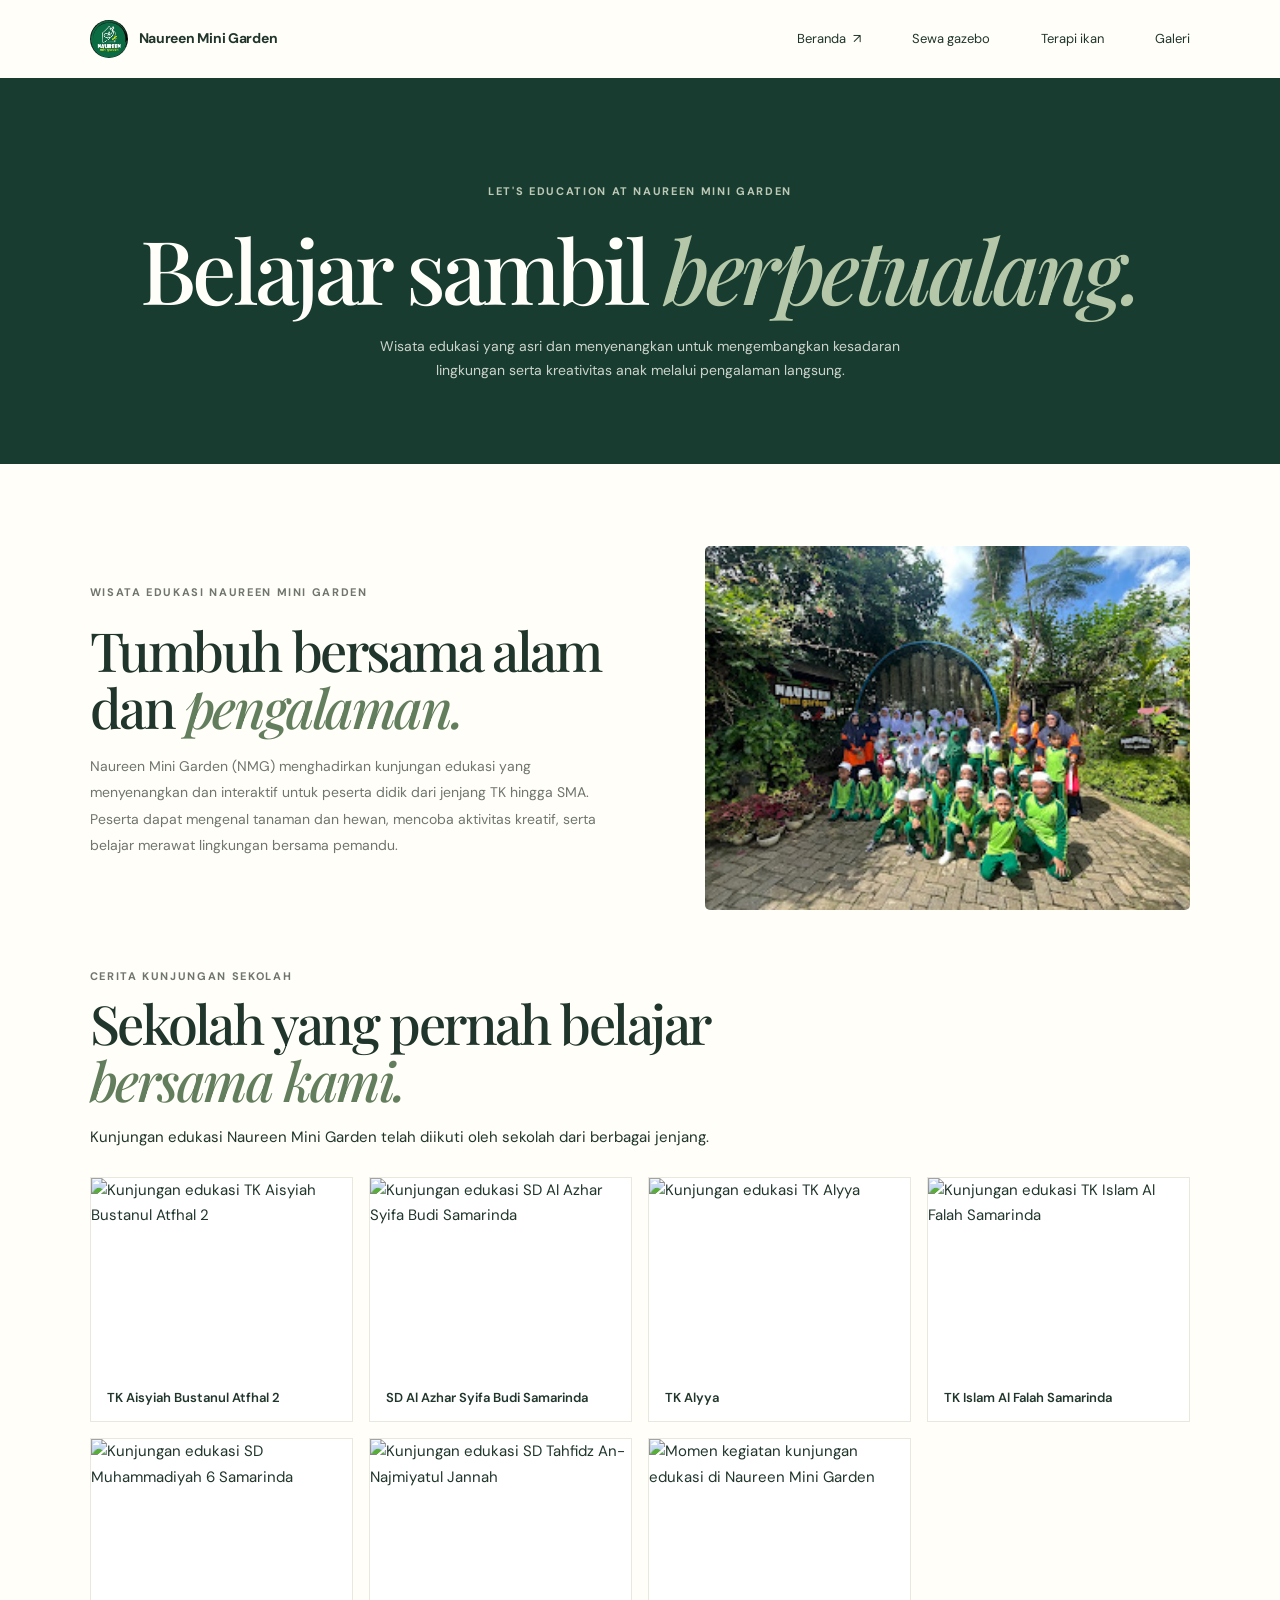
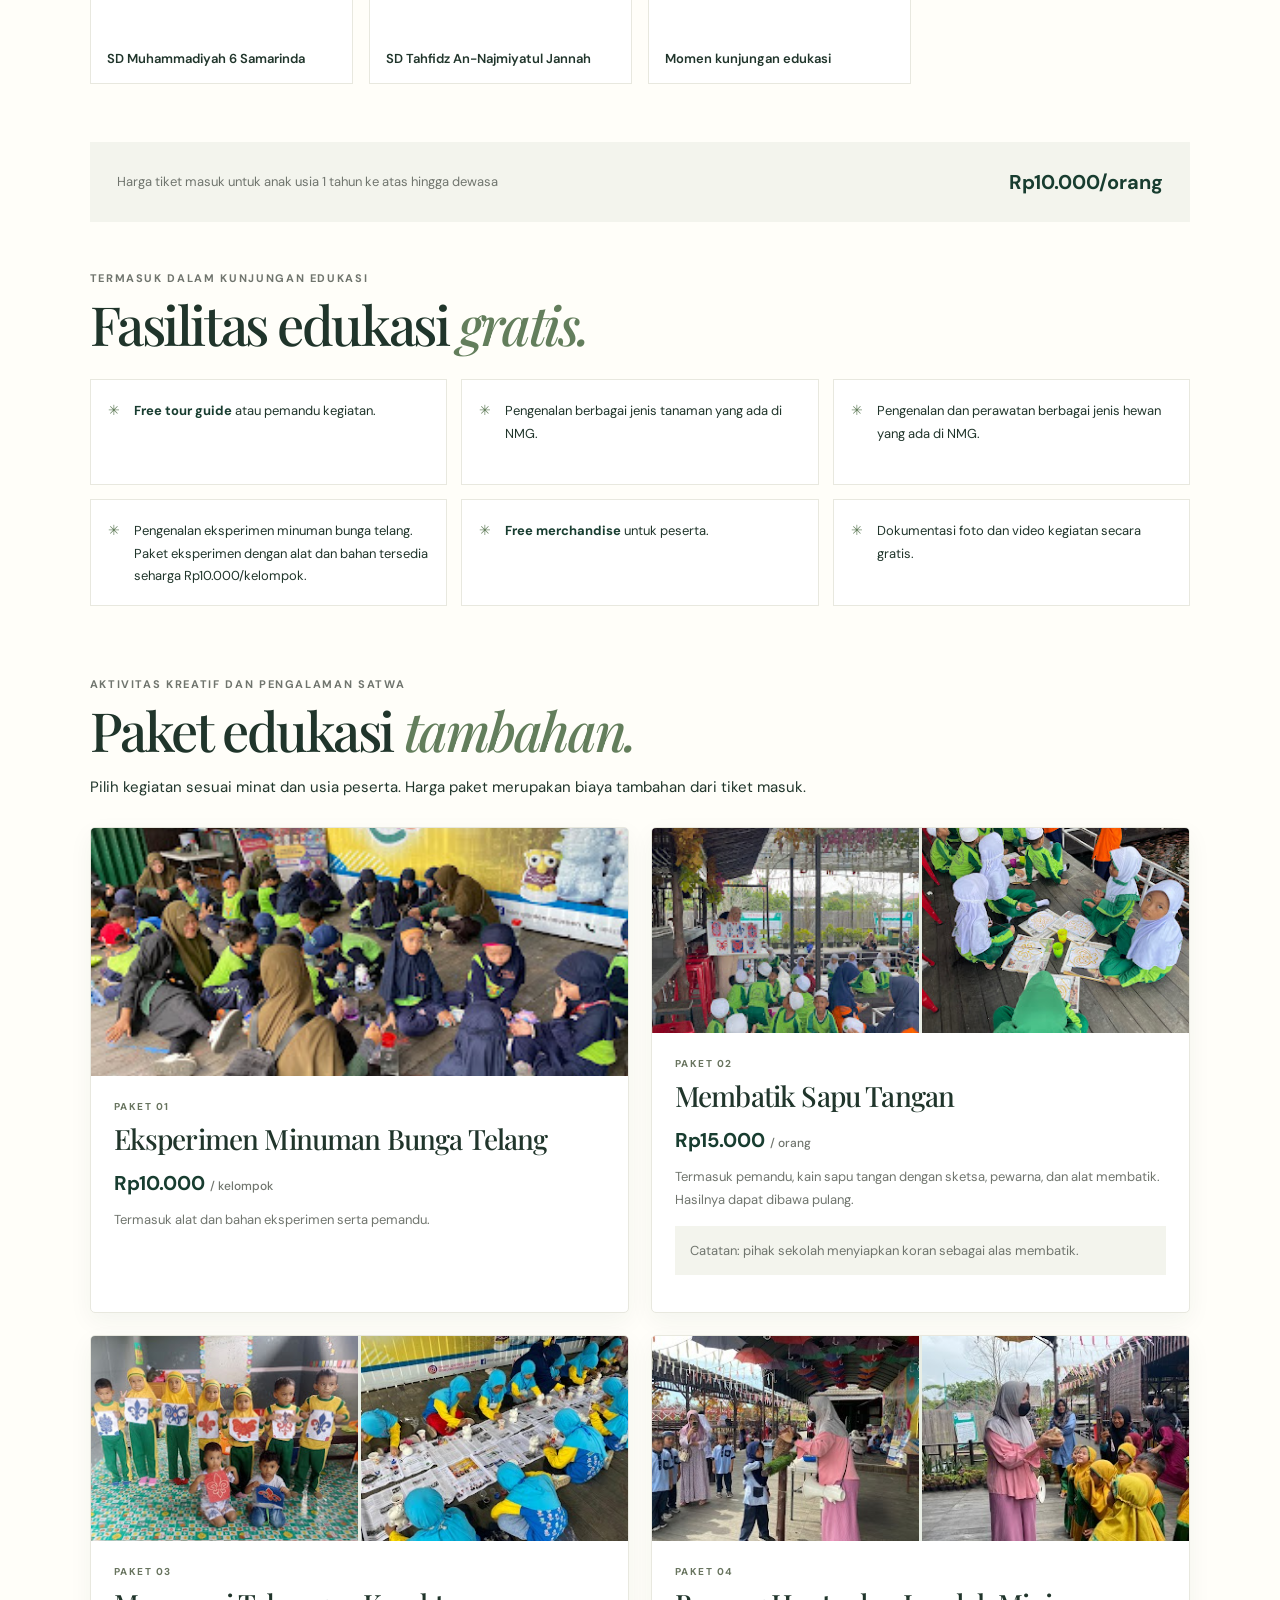
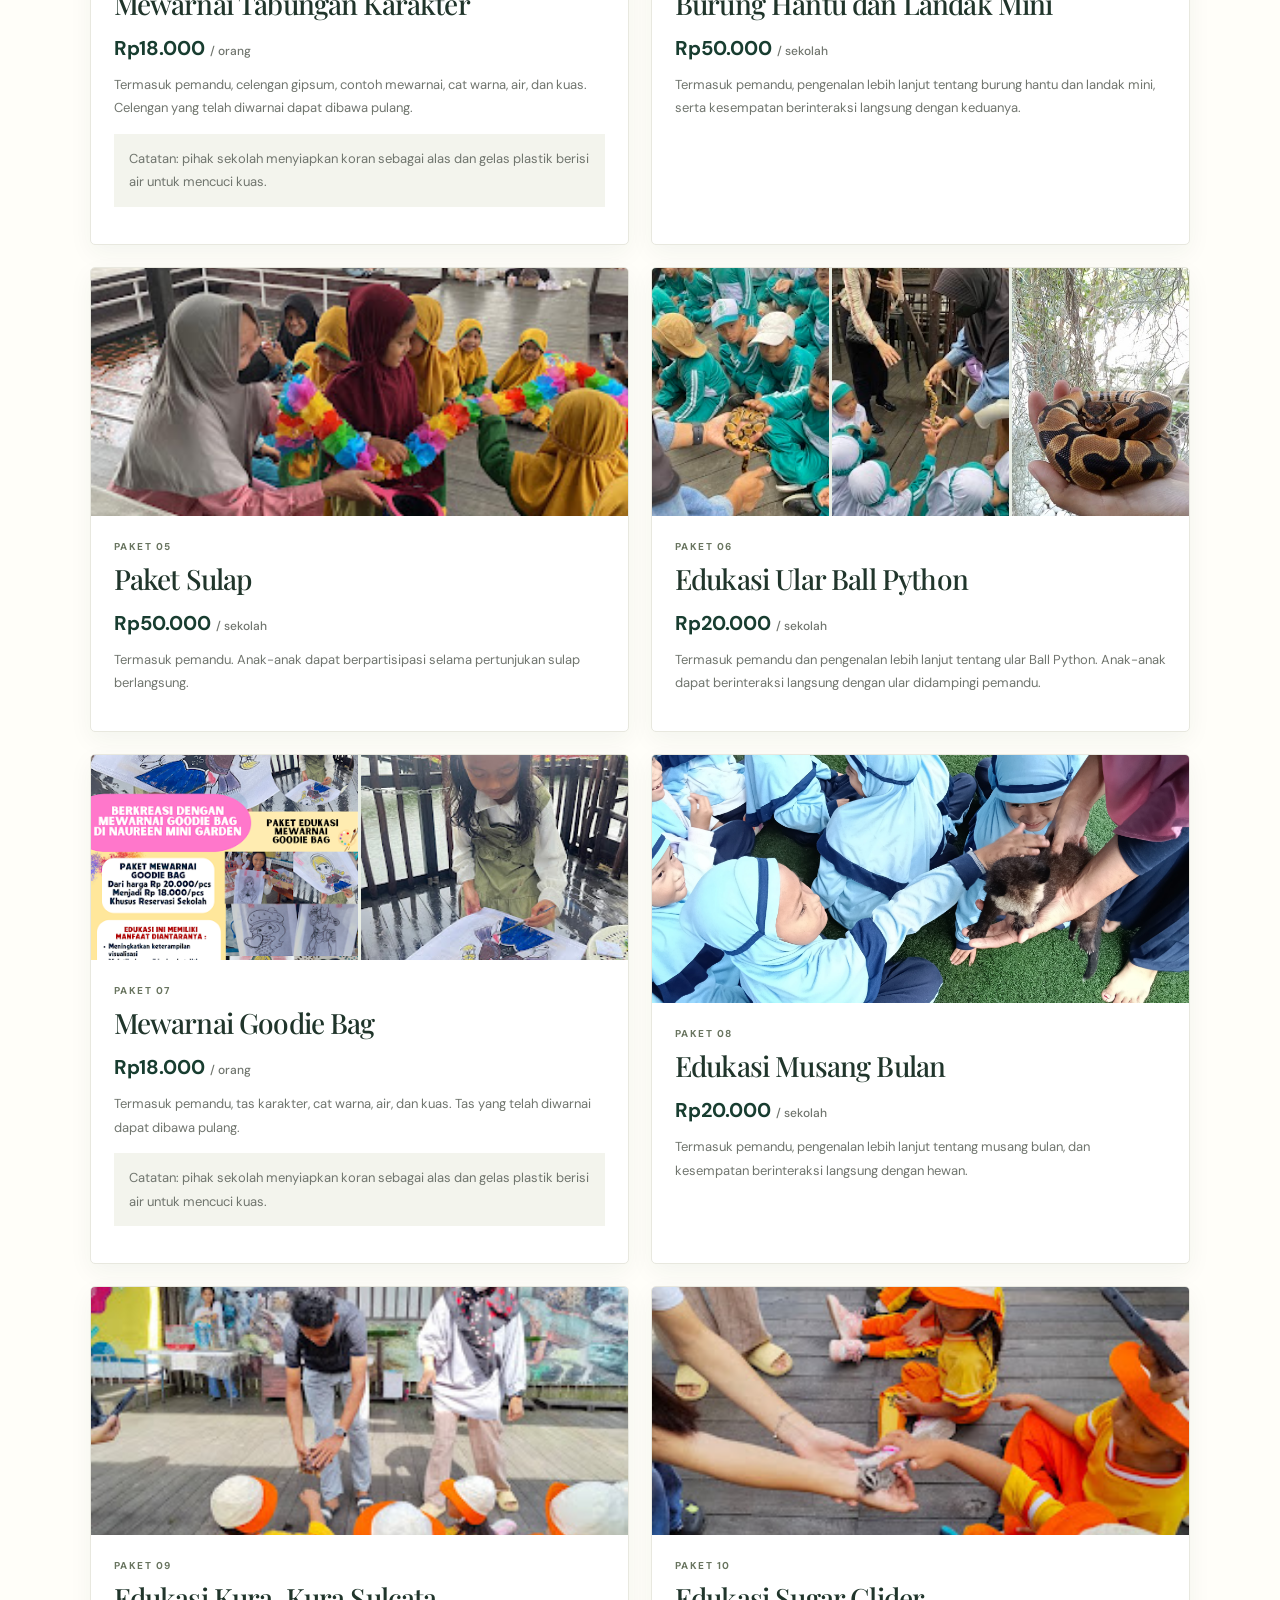
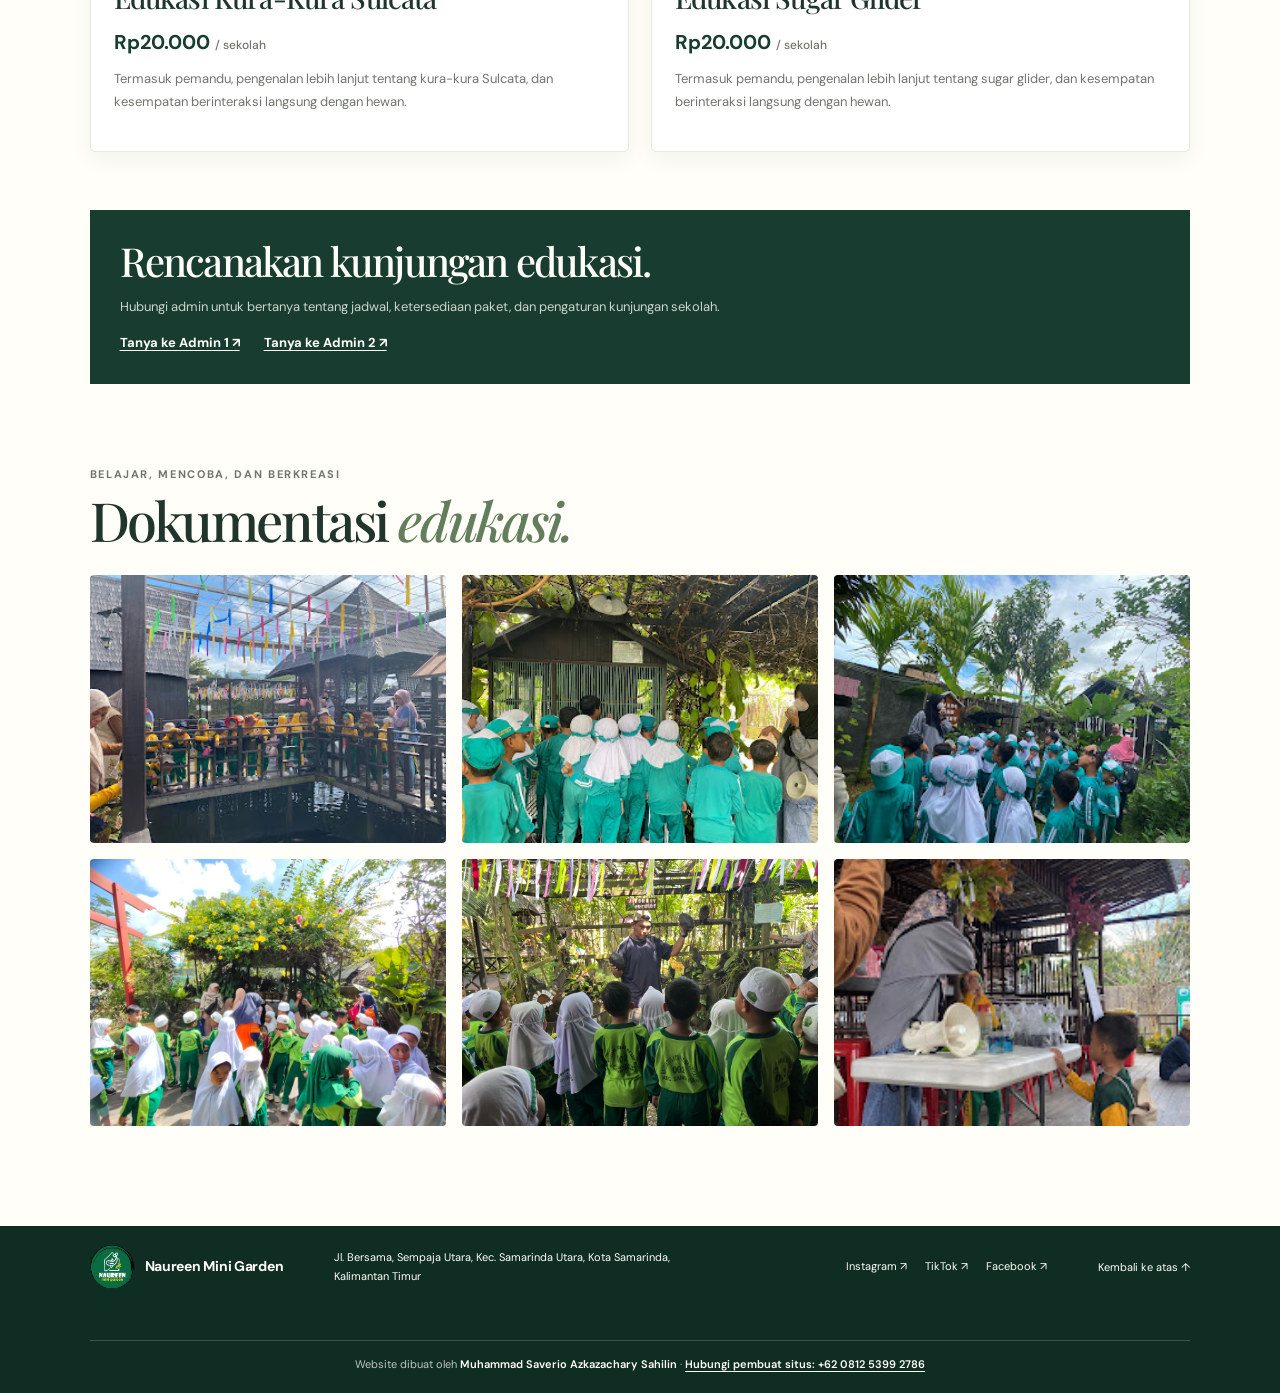
==== commit cf98d08b: "Add flora fauna and gallery content Co-authored-by: Copilot <223556219+Copilot@users.noreply.github." ====
--- a/edukasi.html
+++ b/edukasi.html
@@ -57,10 +57,11 @@
             <p class="eyebrow">Wisata edukasi Naureen Mini Garden</p>
             <h2 id="education-title">Tumbuh bersama alam dan <em>pengalaman.</em></h2>
             <p>
-              Naureen Mini Garden (NMG) menghadirkan kegiatan belajar yang
-              menyenangkan dan interaktif, terutama bagi anak-anak. Peserta
-              dapat mengenal tanaman dan hewan, mencoba aktivitas kreatif, serta
-              belajar merawat lingkungan bersama pemandu.
+              Naureen Mini Garden (NMG) menghadirkan kunjungan edukasi yang
+              menyenangkan dan interaktif untuk peserta didik dari jenjang TK
+              hingga SMA. Peserta dapat mengenal tanaman dan hewan, mencoba
+              aktivitas kreatif, serta belajar merawat lingkungan bersama
+              pemandu.
             </p>
           </div>
           <img
@@ -69,6 +70,75 @@
             fetchpriority="high"
           />
         </div>
+
+        <section class="education-schools" aria-labelledby="education-schools-title">
+          <div class="education-section-heading">
+            <p class="eyebrow">Cerita kunjungan sekolah</p>
+            <h2 id="education-schools-title">Sekolah yang pernah belajar <em>bersama kami.</em></h2>
+            <p>
+              Kunjungan edukasi Naureen Mini Garden telah diikuti oleh sekolah
+              dari berbagai jenjang.
+            </p>
+          </div>
+          <div class="education-school-grid">
+            <figure class="education-school-card">
+              <img
+                src="https://naureenminigarden98.wordpress.com/wp-content/uploads/2025/10/screenshot-2025-10-07-140403.png"
+                alt="Kunjungan edukasi TK Aisyiah Bustanul Atfhal 2"
+                loading="lazy"
+              />
+              <figcaption>TK Aisyiah Bustanul Atfhal 2</figcaption>
+            </figure>
+            <figure class="education-school-card">
+              <img
+                src="https://naureenminigarden98.wordpress.com/wp-content/uploads/2025/10/screenshot-2025-10-07-140619.png?w=500"
+                alt="Kunjungan edukasi SD Al Azhar Syifa Budi Samarinda"
+                loading="lazy"
+              />
+              <figcaption>SD Al Azhar Syifa Budi Samarinda</figcaption>
+            </figure>
+            <figure class="education-school-card">
+              <img
+                src="https://naureenminigarden98.wordpress.com/wp-content/uploads/2025/10/screenshot-2025-10-07-140711.png?w=510"
+                alt="Kunjungan edukasi TK Alyya"
+                loading="lazy"
+              />
+              <figcaption>TK Alyya</figcaption>
+            </figure>
+            <figure class="education-school-card">
+              <img
+                src="https://naureenminigarden98.wordpress.com/wp-content/uploads/2025/10/screenshot-2025-10-07-140737.png?w=491"
+                alt="Kunjungan edukasi TK Islam Al Falah Samarinda"
+                loading="lazy"
+              />
+              <figcaption>TK Islam Al Falah Samarinda</figcaption>
+            </figure>
+            <figure class="education-school-card">
+              <img
+                src="https://naureenminigarden98.wordpress.com/wp-content/uploads/2025/10/screenshot-2025-10-07-140759.png?w=500"
+                alt="Kunjungan edukasi SD Muhammadiyah 6 Samarinda"
+                loading="lazy"
+              />
+              <figcaption>SD Muhammadiyah 6 Samarinda</figcaption>
+            </figure>
+            <figure class="education-school-card">
+              <img
+                src="https://naureenminigarden98.wordpress.com/wp-content/uploads/2025/10/screenshot-2025-10-07-140909.png?w=508"
+                alt="Kunjungan edukasi SD Tahfidz An-Najmiyatul Jannah"
+                loading="lazy"
+              />
+              <figcaption>SD Tahfidz An-Najmiyatul Jannah</figcaption>
+            </figure>
+            <figure class="education-school-card">
+              <img
+                src="https://naureenminigarden98.wordpress.com/wp-content/uploads/2025/10/screenshot-2025-10-07-140931.png?w=507"
+                alt="Momen kegiatan kunjungan edukasi di Naureen Mini Garden"
+                loading="lazy"
+              />
+              <figcaption>Momen kunjungan edukasi</figcaption>
+            </figure>
+          </div>
+        </section>
 
         <div class="education-ticket" aria-label="Harga tiket masuk edukasi">
           <span>Harga tiket masuk untuk anak usia 1 tahun ke atas hingga dewasa</span>
--- a/style.css
+++ b/style.css
@@ -177,10 +177,15 @@
 }
 
 .hero-actions {
-  display: flex;
-  flex-wrap: wrap;
-  align-items: center;
-  gap: 18px 24px;
+  display: grid;
+  grid-template-columns: repeat(2, minmax(0, 1fr));
+  gap: 18px 20px;
+  max-width: 760px;
+  align-items: stretch;
+}
+
+.hero-actions > * {
+  min-width: 0;
 }
 
 .button {
@@ -206,6 +211,16 @@
 
 .button-light:hover {
   background: #e9eee5;
+}
+
+.hero-actions .button {
+  width: 100%;
+  min-width: 0;
+}
+
+.hero-actions .button-dark {
+  min-width: 0;
+  justify-content: space-between;
 }
 
 .text-link {
@@ -1399,11 +1414,15 @@
   color: #b5c7a9;
 }
 
-.gallery-page-intro > p:last-child {
+.gallery-page-intro > p:not(.eyebrow) {
   max-width: 540px;
   margin: 20px auto 0;
   color: rgb(255 254 249 / 78%);
   font-size: 14px;
+}
+
+.gallery-page-cta {
+  margin-top: 28px;
 }
 
 .history-timeline {
@@ -1724,6 +1743,307 @@
 .education-overview {
   padding-top: 82px;
   padding-bottom: 100px;
+}
+
+.education-schools {
+  margin-bottom: 58px;
+}
+
+.education-school-grid {
+  display: grid;
+  grid-template-columns: repeat(auto-fit, minmax(min(100%, 230px), 1fr));
+  gap: 16px;
+}
+
+.education-school-card {
+  min-width: 0;
+  margin: 0;
+  overflow: hidden;
+  border: 1px solid #e8e8df;
+  background: #fff;
+}
+
+.education-school-card img {
+  display: block;
+  width: 100%;
+  aspect-ratio: 4 / 3;
+  object-fit: cover;
+}
+
+.education-school-card figcaption {
+  padding: 14px 16px;
+  color: var(--ink);
+  font-size: 13px;
+  font-weight: 600;
+  line-height: 1.5;
+}
+
+.flora-fauna-content {
+  padding-top: 82px;
+  padding-bottom: 100px;
+}
+
+.flora-fauna-heading {
+  max-width: 760px;
+  margin-bottom: 30px;
+}
+
+.flora-fauna-heading .eyebrow {
+  margin-bottom: 10px;
+}
+
+.flora-fauna-heading h2 {
+  margin-bottom: 14px;
+  font-size: clamp(36px, 5vw, 54px);
+}
+
+.flora-fauna-heading h2 em {
+  color: #637e5c;
+}
+
+.flora-fauna-heading > p:last-child {
+  color: var(--muted);
+  font-size: 14px;
+  line-height: 1.8;
+}
+
+.flora-card-grid {
+  display: grid;
+  grid-template-columns: repeat(auto-fit, minmax(min(100%, 210px), 1fr));
+  gap: 18px;
+}
+
+.fauna-card-grid {
+  display: grid;
+  grid-template-columns: repeat(5, minmax(0, 1fr));
+  gap: 18px;
+}
+
+.flora-card,
+.fauna-card {
+  min-width: 0;
+  overflow: hidden;
+  border-radius: 7px;
+  border: 1px solid #e8e8df;
+  background: #fff;
+  box-shadow: 0 8px 24px rgb(24 61 48 / 5%);
+  transition: box-shadow 180ms ease, transform 180ms ease;
+}
+
+.flora-card:hover,
+.fauna-card:hover {
+  transform: translateY(-3px);
+  box-shadow: 0 14px 30px rgb(24 61 48 / 10%);
+}
+
+.flora-card > img,
+.fauna-card > img {
+  display: block;
+  width: 100%;
+  aspect-ratio: 4 / 3;
+  object-fit: cover;
+  transition: transform 240ms ease;
+}
+
+.flora-card:hover > img,
+.fauna-card:hover > img {
+  transform: scale(1.025);
+}
+
+.flora-card > img[role="button"],
+.fauna-card > img[role="button"] {
+  cursor: zoom-in;
+}
+
+.flora-card > img[role="button"]:focus-visible,
+.fauna-card > img[role="button"]:focus-visible {
+  outline: 3px solid #637e5c;
+  outline-offset: -3px;
+}
+
+.flora-lightbox {
+  position: relative;
+  width: min(900px, calc(100% - 32px));
+  max-width: none;
+  max-height: calc(100% - 32px);
+  padding: 16px;
+  overflow: auto;
+  border: 1px solid rgb(255 254 249 / 24%);
+  border-radius: 8px;
+  background: #102d23;
+  color: var(--paper);
+  box-shadow: 0 24px 80px rgb(0 0 0 / 35%);
+}
+
+.flora-lightbox::backdrop {
+  background: rgb(8 20 15 / 82%);
+  backdrop-filter: blur(4px);
+}
+
+.flora-lightbox img {
+  display: block;
+  width: 100%;
+  max-height: min(78vh, 780px);
+  border-radius: 4px;
+  object-fit: contain;
+}
+
+.flora-lightbox p {
+  margin: 12px 56px 0 2px;
+  font-family: var(--serif);
+  font-size: 20px;
+}
+
+.flora-lightbox-close {
+  position: absolute;
+  z-index: 1;
+  top: 22px;
+  right: 22px;
+  display: grid;
+  width: 40px;
+  height: 40px;
+  place-items: center;
+  border: 1px solid rgb(255 254 249 / 52%);
+  border-radius: 50%;
+  background: rgb(16 45 35 / 78%);
+  color: var(--paper);
+  cursor: pointer;
+  font-size: 27px;
+  line-height: 1;
+}
+
+.flora-lightbox-close:hover {
+  background: var(--paper);
+  color: var(--forest);
+}
+
+.flora-lightbox-close:focus-visible {
+  outline: 2px solid #dce8d4;
+  outline-offset: 3px;
+}
+
+.flora-card-copy {
+  padding: 21px;
+}
+
+.flora-card-copy .eyebrow {
+  margin-bottom: 7px;
+  color: #68745f;
+  font-size: 10px;
+}
+
+.flora-card-copy h3 {
+  margin: 0 0 5px;
+  color: var(--ink);
+  font-family: var(--serif);
+  font-size: clamp(22px, 2.5vw, 27px);
+  font-weight: 500;
+  letter-spacing: -0.03em;
+  line-height: 1.25;
+}
+
+.flora-card-copy h3 span {
+  font-family: var(--sans);
+  font-size: 12px;
+  letter-spacing: 0;
+}
+
+.flora-scientific-name {
+  margin: 0 0 14px;
+  color: var(--muted);
+  font-size: 12px;
+}
+
+.flora-characteristics summary {
+  display: flex;
+  min-height: 40px;
+  align-items: center;
+  justify-content: space-between;
+  gap: 8px;
+  padding: 9px 11px;
+  border-radius: 4px;
+  border: 1px solid #dfe4d8;
+  background: #f3f4ed;
+  color: var(--forest);
+  cursor: pointer;
+  font-size: 11px;
+  font-weight: 700;
+  list-style: none;
+  transition: background-color 160ms ease, border-color 160ms ease;
+}
+
+.flora-characteristics summary::-webkit-details-marker {
+  display: none;
+}
+
+.flora-characteristics summary::after {
+  content: "+";
+  font-size: 16px;
+  line-height: 1;
+}
+
+.flora-characteristics[open] summary::after {
+  content: "−";
+}
+
+.flora-characteristics[open] summary {
+  border-color: #cbd5c3;
+  background: #e9eee5;
+}
+
+.flora-characteristics summary:hover {
+  background: #e9eee5;
+}
+
+.flora-characteristics summary:focus-visible {
+  outline: 2px solid #637e5c;
+  outline-offset: 2px;
+}
+
+.flora-card-copy > p:not(.eyebrow, .flora-scientific-name) {
+  margin: 9px 0 0;
+  color: var(--muted);
+  font-size: 13px;
+  line-height: 1.8;
+}
+
+.flora-card-copy ul {
+  display: grid;
+  gap: 8px;
+  margin: 12px 0 0;
+  padding-left: 18px;
+  color: var(--muted);
+  font-size: 12px;
+  line-height: 1.7;
+}
+
+.flora-card-copy li::marker {
+  color: #637e5c;
+}
+
+.fauna-section {
+  padding: 82px 0 100px;
+  background: #f3f4ed;
+}
+
+.fauna-card > img {
+  aspect-ratio: 5 / 3;
+}
+
+.fauna-card .flora-card-copy {
+  padding: 24px;
+}
+
+.fauna-type {
+  margin: 8px 0 0;
+  color: #637e5c;
+  font-size: 11px;
+  font-weight: 600;
+  line-height: 1.6;
+}
+
+.fauna-card-copy .fauna-type + p {
+  margin-top: 7px;
 }
 
 .education-lead {
@@ -2177,6 +2497,10 @@
 
   .education-documentation-grid {
     grid-template-columns: repeat(2, minmax(0, 1fr));
+  }
+
+  .fauna-card-grid {
+    grid-template-columns: repeat(3, minmax(0, 1fr));
   }
 
   .site-footer {
@@ -2269,6 +2593,10 @@
     border-top: 1px solid var(--line);
   }
 
+  .fauna-card-grid {
+    grid-template-columns: 1fr;
+  }
+
   .hero {
     min-height: max(600px, calc(100svh - 68px));
     align-items: center;
@@ -2300,14 +2628,18 @@
   }
 
   .hero-actions {
-    flex-wrap: wrap;
-    gap: 19px;
+    grid-template-columns: 1fr;
+    gap: 16px;
   }
 
   .button {
     min-height: 52px;
     padding-inline: 18px;
     gap: 18px;
+  }
+
+  .hero-actions .text-link {
+    justify-content: flex-start;
   }
 
   .hero-caption {
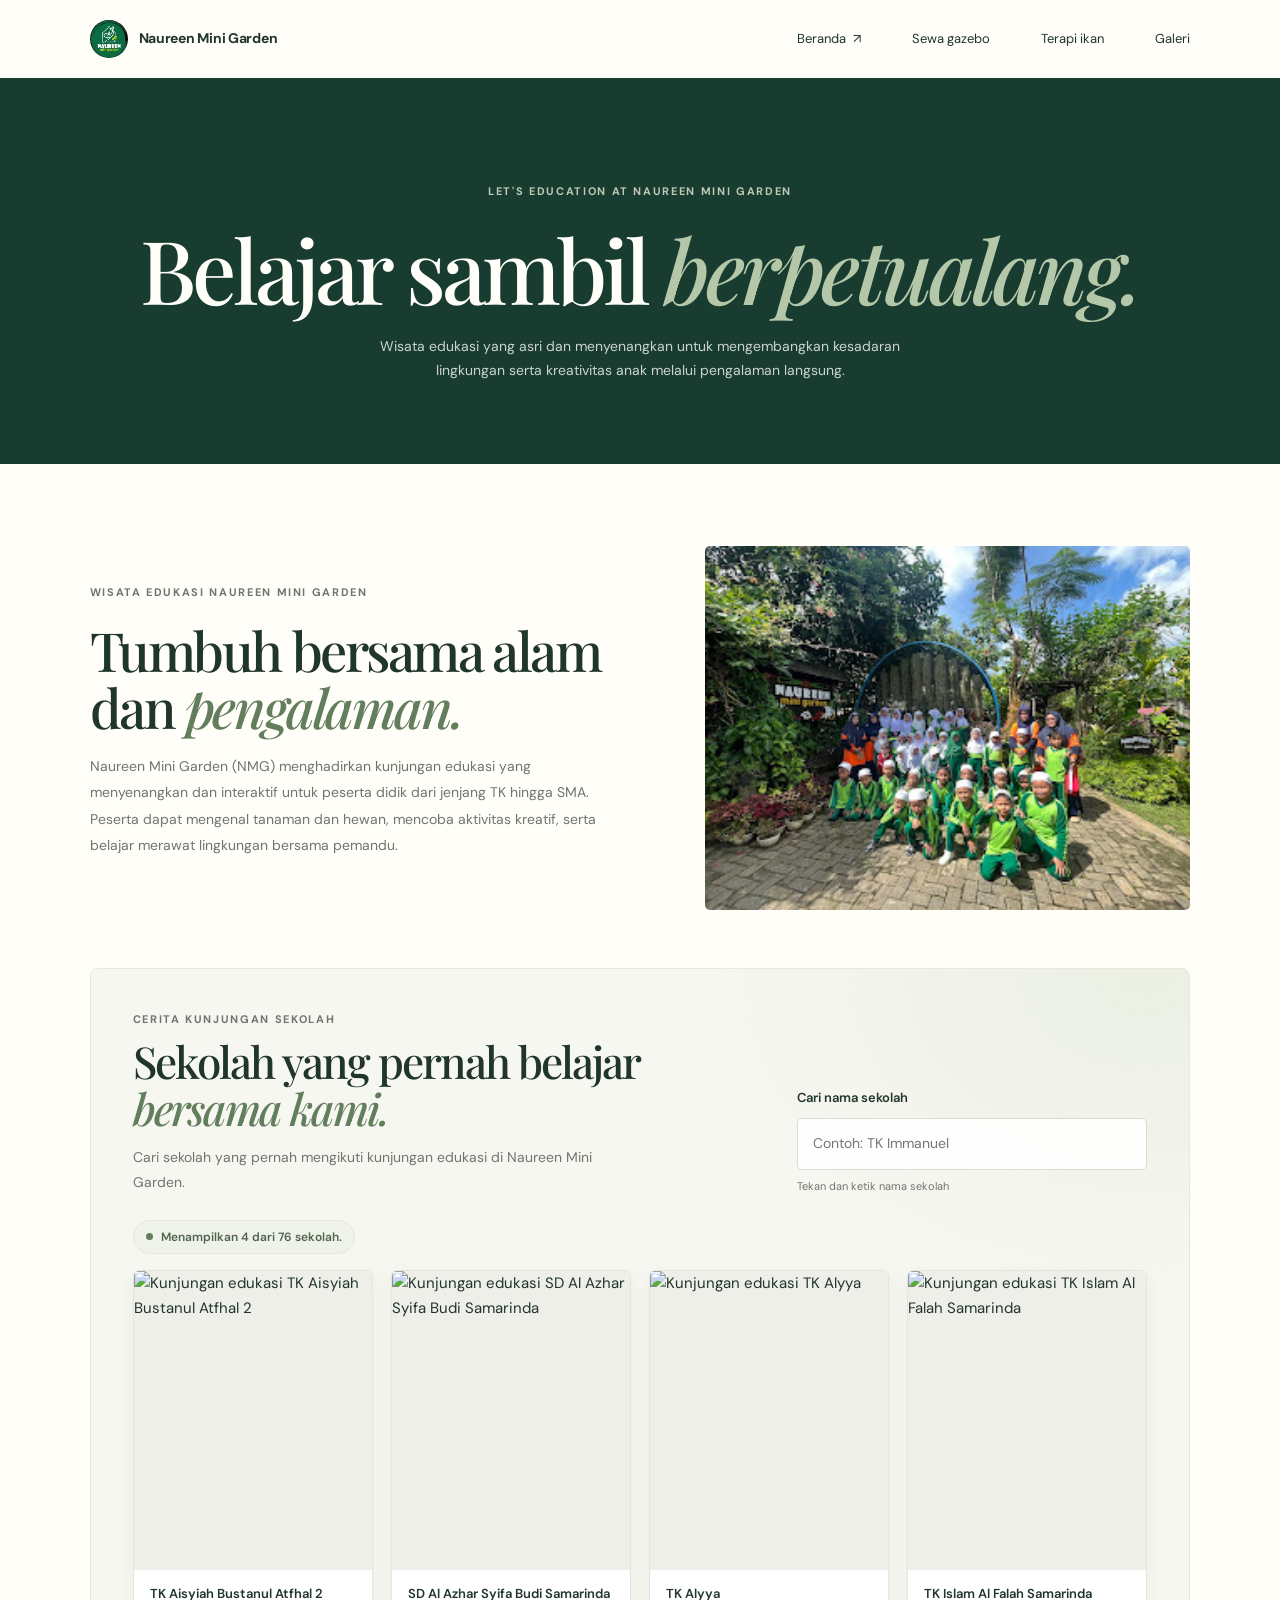
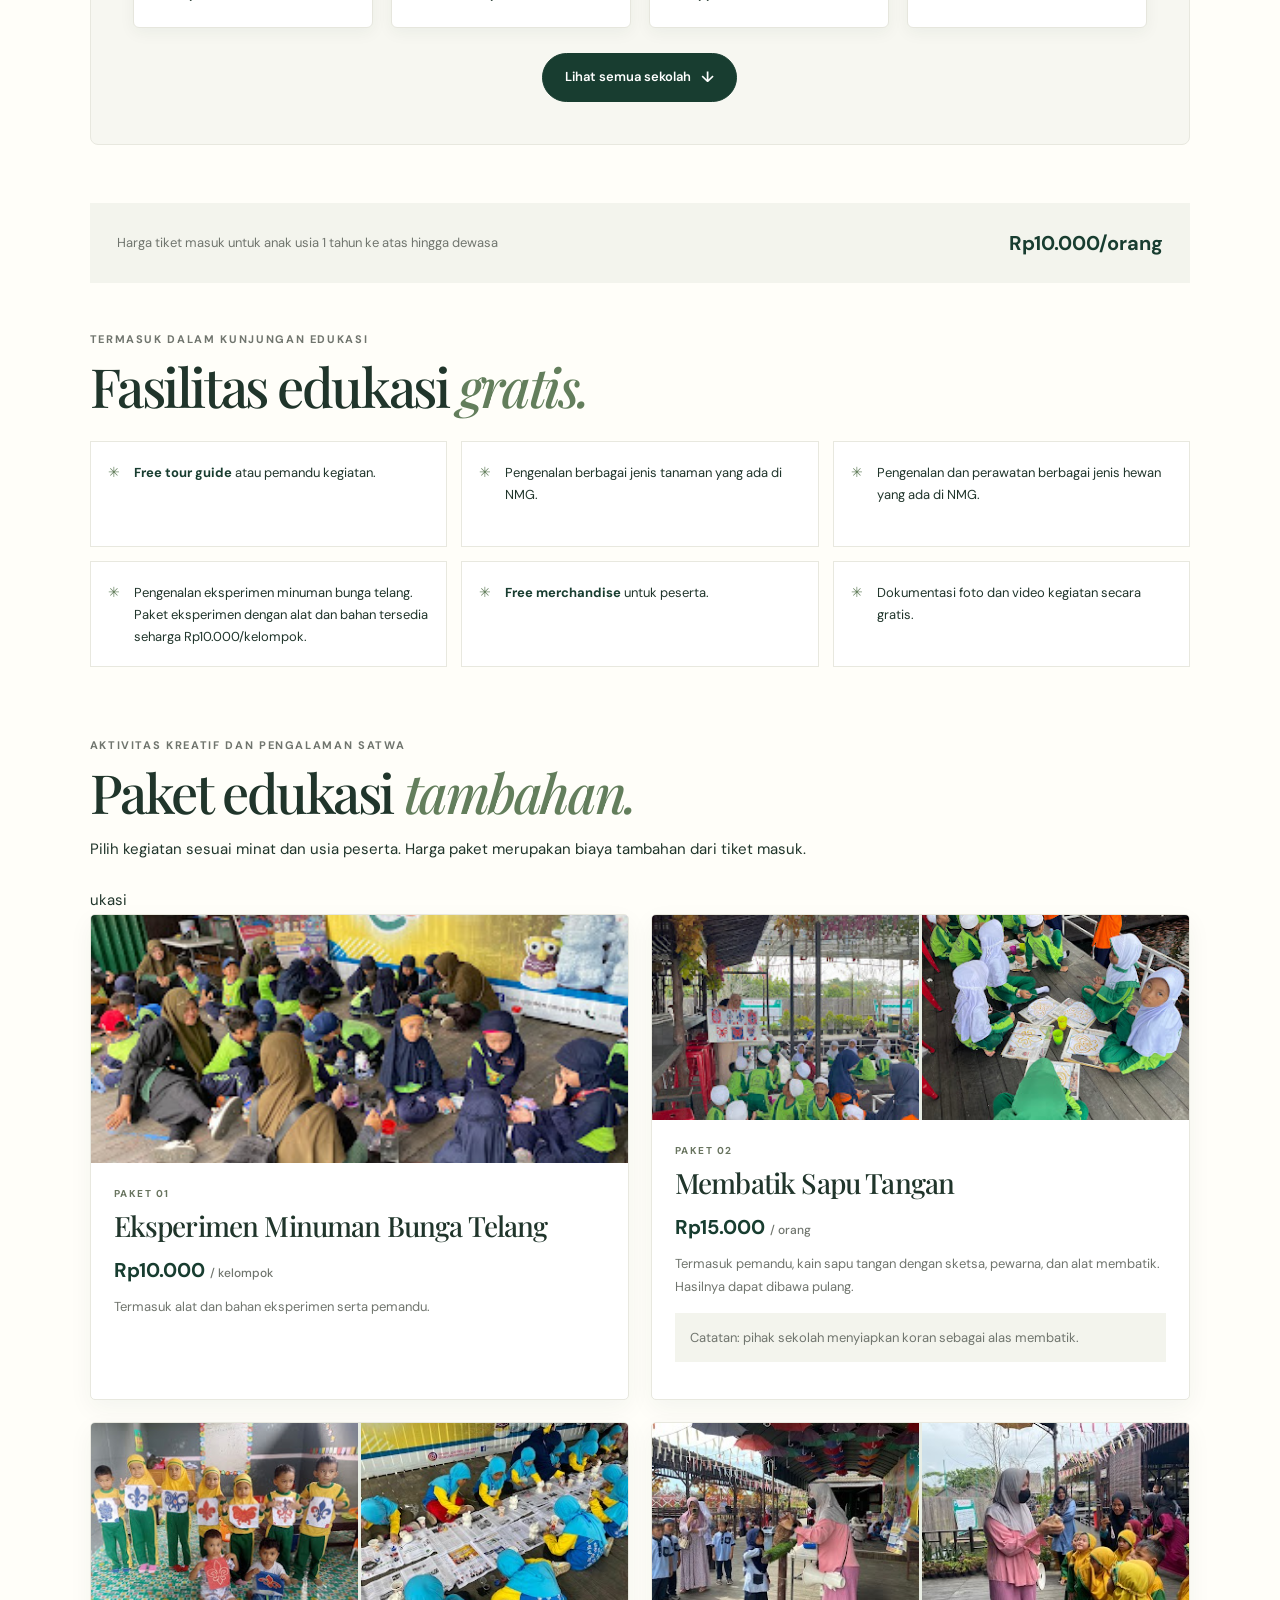
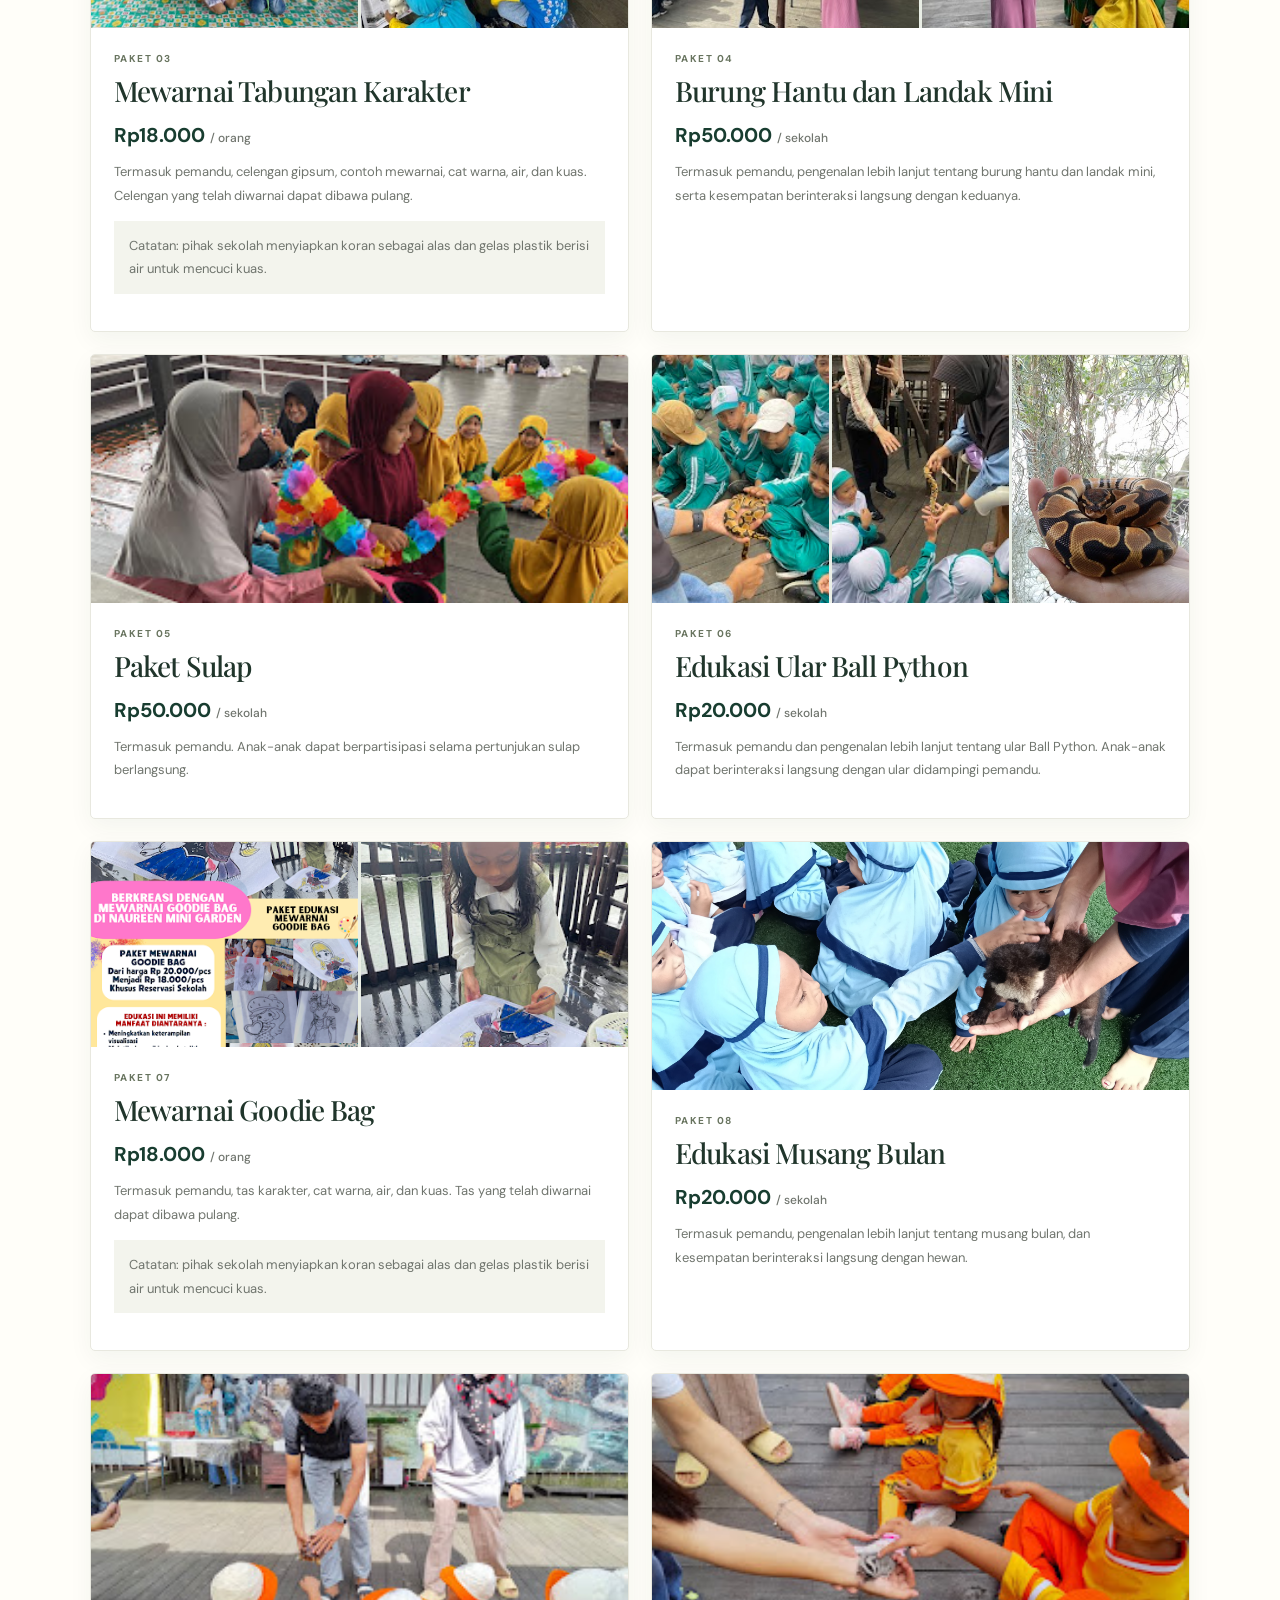
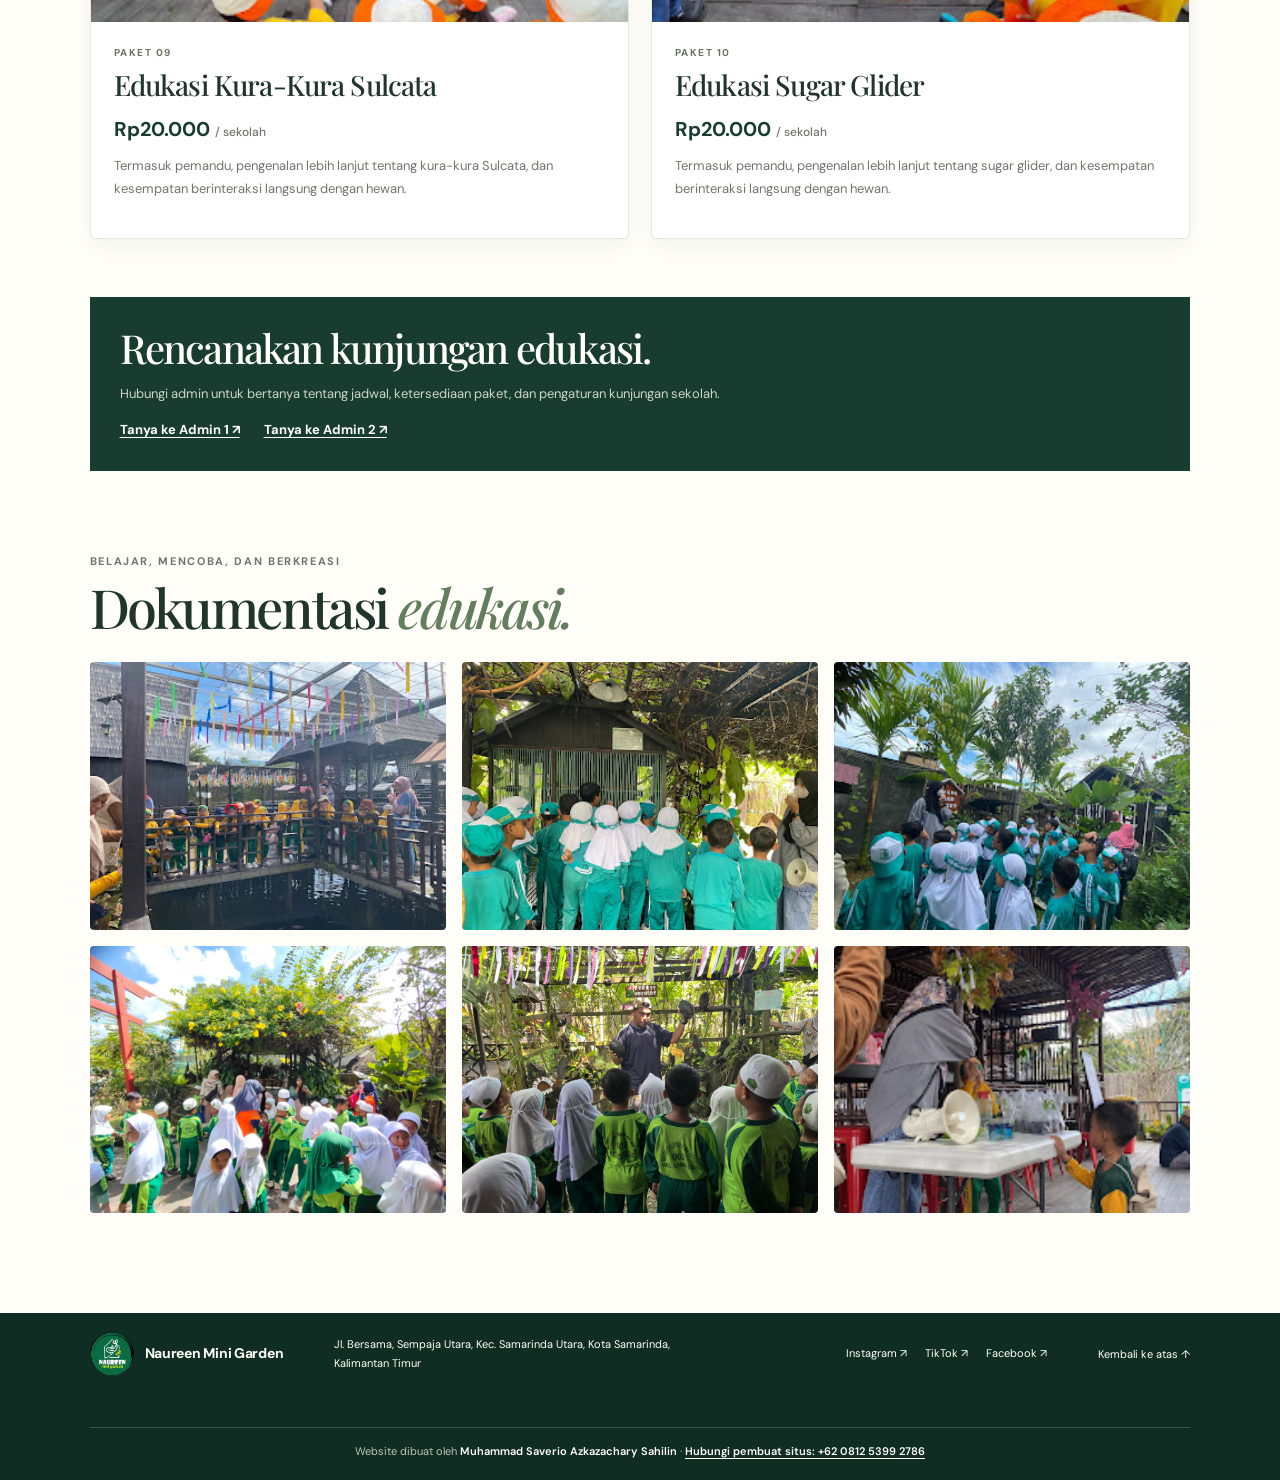
==== commit 73d7b3bb: "Add school education visit photos Co-authored-by: Copilot <223556219+Copilot@users.noreply.github.co" ====
--- a/edukasi.html
+++ b/edukasi.html
@@ -72,15 +72,31 @@
         </div>
 
         <section class="education-schools" aria-labelledby="education-schools-title">
-          <div class="education-section-heading">
-            <p class="eyebrow">Cerita kunjungan sekolah</p>
-            <h2 id="education-schools-title">Sekolah yang pernah belajar <em>bersama kami.</em></h2>
-            <p>
-              Kunjungan edukasi Naureen Mini Garden telah diikuti oleh sekolah
-              dari berbagai jenjang.
-            </p>
+          <div class="education-school-header">
+            <div class="education-section-heading">
+              <p class="eyebrow">Cerita kunjungan sekolah</p>
+              <h2 id="education-schools-title">Sekolah yang pernah belajar <em>bersama kami.</em></h2>
+              <p>
+                Cari sekolah yang pernah mengikuti kunjungan edukasi di Naureen
+                Mini Garden.
+              </p>
+            </div>
+            <div class="education-school-controls">
+              <label for="education-school-search">Cari nama sekolah</label>
+              <div class="education-school-search-field">
+                <input
+                  id="education-school-search"
+                  type="search"
+                  placeholder="Contoh: TK Immanuel"
+                  autocomplete="off"
+                  aria-controls="education-school-list"
+                />
+              </div>
+              <span class="education-school-search-hint">Tekan dan ketik nama sekolah</span>
+            </div>
           </div>
-          <div class="education-school-grid">
+          <p class="education-school-status" id="education-school-status" role="status" aria-live="polite"></p>
+          <div class="education-school-grid" id="education-school-list">
             <figure class="education-school-card">
               <img
                 src="https://naureenminigarden98.wordpress.com/wp-content/uploads/2025/10/screenshot-2025-10-07-140403.png"
@@ -135,9 +151,570 @@
                 alt="Momen kegiatan kunjungan edukasi di Naureen Mini Garden"
                 loading="lazy"
               />
-              <figcaption>Momen kunjungan edukasi</figcaption>
+              <figcaption>KB. Ukan Itah &amp; TK. Ukan Hasupa</figcaption>
+            </figure>
+            <figure class="education-school-card">
+              <img
+                src="assets/naureen-education-tk-ra-cahaya-muslim.png"
+                alt="Kunjungan edukasi TK RA Cahaya Muslim di Naureen Mini Garden"
+                loading="lazy"
+              />
+              <figcaption>TK RA Cahaya Muslim</figcaption>
+            </figure>
+            <figure class="education-school-card">
+              <img
+                src="assets/naureen-education-paud-bina-insan-mandiri.png"
+                alt="Kunjungan edukasi PAUD Bina Insan Mandiri di Naureen Mini Garden"
+                loading="lazy"
+              />
+              <figcaption>PAUD Bina Insan Mandiri</figcaption>
+            </figure>
+            <figure class="education-school-card">
+              <img
+                src="assets/naureen-education-tk-nur-aini.png"
+                alt="Kunjungan edukasi TK Nur'Aini di Naureen Mini Garden"
+                loading="lazy"
+              />
+              <figcaption>TK Nur'Aini</figcaption>
+            </figure>
+            <figure class="education-school-card">
+              <img
+                src="assets/naureen-education-rumah-bimbel-bu-wiwik.png"
+                alt="Kunjungan edukasi Rumah Bimbel Bu Wiwik di Naureen Mini Garden"
+                loading="lazy"
+              />
+              <figcaption>Rumah Bimbel Bu Wiwik</figcaption>
+            </figure>
+            <figure class="education-school-card">
+              <img
+                src="assets/naureen-education-tk-itihad-4.png"
+                alt="Kunjungan edukasi TK Itihad 4 di Naureen Mini Garden"
+                loading="lazy"
+              />
+              <figcaption>TK Itihad 4</figcaption>
+            </figure>
+            <figure class="education-school-card">
+              <img
+                src="assets/naureen-education-tk-immanuel.png"
+                alt="Kunjungan edukasi TK Immanuel di Naureen Mini Garden"
+                loading="lazy"
+              />
+              <figcaption>TK Immanuel</figcaption>
+            </figure>
+            <figure class="education-school-card">
+              <img
+                src="assets/naureen-education-kb-alyya-sungai-kunjang.png"
+                alt="Kunjungan edukasi KB Alyya Sungai Kunjang di Naureen Mini Garden"
+                loading="lazy"
+              />
+              <figcaption>KB Alyya Sungai Kunjang</figcaption>
+            </figure>
+            <figure class="education-school-card">
+              <img
+                src="assets/naureen-education-forum-anak-samarinda-ulu.png"
+                alt="Kunjungan edukasi Forum Anak Kecamatan dan Kelurahan Samarinda Ulu di Naureen Mini Garden"
+                loading="lazy"
+              />
+              <figcaption>Forum Anak Kecamatan dan Kelurahan Samarinda Ulu</figcaption>
+            </figure>
+            <figure class="education-school-card">
+              <img
+                src="assets/naureen-education-tk-darul-falah-3.png"
+                alt="Kunjungan edukasi TK Darul Falah 3 di Naureen Mini Garden"
+                loading="lazy"
+              />
+              <figcaption>TK Darul Falah 3</figcaption>
+            </figure>
+            <figure class="education-school-card">
+              <img
+                src="assets/naureen-education-kb-tk-salsabila.png"
+                alt="Kunjungan edukasi KB/TK Salsabila di Naureen Mini Garden"
+                loading="lazy"
+              />
+              <figcaption>KB/TK Salsabila</figcaption>
+            </figure>
+            <figure class="education-school-card">
+              <img
+                src="assets/naureen-education-tk-it-imam-syafii-02.png"
+                alt="Kunjungan edukasi TK IT Imam Syafi'i 02 di Naureen Mini Garden"
+                loading="lazy"
+              />
+              <figcaption>TK IT Imam Syafi'i 02</figcaption>
+            </figure>
+            <figure class="education-school-card">
+              <img
+                src="assets/naureen-education-tk-barunawati-3.png"
+                alt="Kunjungan edukasi TK Barunawati 3 di Naureen Mini Garden"
+                loading="lazy"
+              />
+              <figcaption>TK Barunawati 3</figcaption>
+            </figure>
+            <figure class="education-school-card">
+              <img
+                src="assets/naureen-education-tk-al-firdaus.png"
+                alt="Kunjungan edukasi TK Al Firdaus di Naureen Mini Garden"
+                loading="lazy"
+              />
+              <figcaption>TK Al Firdaus</figcaption>
+            </figure>
+            <figure class="education-school-card">
+              <img
+                src="assets/naureen-education-tk-aisyah.png"
+                alt="Kunjungan edukasi TK Aisyah di Naureen Mini Garden"
+                loading="lazy"
+              />
+              <figcaption>TK Aisyah</figcaption>
+            </figure>
+            <figure class="education-school-card">
+              <img
+                src="assets/naureen-education-sd-cita-hati.png"
+                alt="Kunjungan edukasi SD Cita Hati di Naureen Mini Garden"
+                loading="lazy"
+              />
+              <figcaption>SD Cita Hati</figcaption>
+            </figure>
+            <figure class="education-school-card">
+              <img
+                src="assets/naureen-education-tk-esa-cipta.png"
+                alt="Kunjungan edukasi TK Esa Cipta di Naureen Mini Garden"
+                loading="lazy"
+              />
+              <figcaption>TK Esa Cipta</figcaption>
+            </figure>
+            <figure class="education-school-card">
+              <img
+                src="assets/naureen-education-tk-kartika.png"
+                alt="Kunjungan edukasi TK Kartika di Naureen Mini Garden"
+                loading="lazy"
+              />
+              <figcaption>TK Kartika</figcaption>
+            </figure>
+            <figure class="education-school-card">
+              <img
+                src="assets/naureen-education-tk-mandiri-bakti.png"
+                alt="Kunjungan edukasi TK Mandiri Bakti di Naureen Mini Garden"
+                loading="lazy"
+              />
+              <figcaption>TK Mandiri Bakti</figcaption>
+            </figure>
+            <figure class="education-school-card">
+              <img
+                src="assets/naureen-education-tk-islam-subulussalam.png"
+                alt="Kunjungan edukasi TK Islam Subulussalam di Naureen Mini Garden"
+                loading="lazy"
+              />
+              <figcaption>TK Islam Subulussalam</figcaption>
+            </figure>
+            <figure class="education-school-card">
+              <img
+                src="assets/naureen-education-paud-taam-ainul-muhajir.png"
+                alt="Kunjungan edukasi PAUD Taam Ainul Muhajir di Naureen Mini Garden"
+                loading="lazy"
+              />
+              <figcaption>PAUD Taam Ainul Muhajir</figcaption>
+            </figure>
+            <figure class="education-school-card">
+              <img
+                src="assets/naureen-education-sdn-024-samarinda-utara.png"
+                alt="Kunjungan edukasi SDN 024 Samarinda Utara di Naureen Mini Garden"
+                loading="lazy"
+              />
+              <figcaption>SDN 024 Samarinda Utara</figcaption>
+            </figure>
+            <figure class="education-school-card">
+              <img
+                src="assets/naureen-education-paud-qu-al-fattah.png"
+                alt="Kunjungan edukasi PAUD QU Al-Fattah di Naureen Mini Garden"
+                loading="lazy"
+              />
+              <figcaption>PAUD QU Al-Fattah</figcaption>
+            </figure>
+            <figure class="education-school-card">
+              <img
+                src="assets/naureen-education-tk-pelita-bangsa.png"
+                alt="Kunjungan edukasi TK Pelita Bangsa di Naureen Mini Garden"
+                loading="lazy"
+              />
+              <figcaption>TK Pelita Bangsa</figcaption>
+            </figure>
+            <figure class="education-school-card">
+              <img
+                src="assets/naureen-education-tk-gelatik-kb-cahaya-muda.png"
+                alt="Kunjungan edukasi TK Gelatik/KB Cahaya Muda di Naureen Mini Garden"
+                loading="lazy"
+              />
+              <figcaption>TK Gelatik/KB Cahaya Muda</figcaption>
+            </figure>
+            <figure class="education-school-card">
+              <img
+                src="assets/naureen-education-tk-negeri-6-samarinda.png"
+                alt="Kunjungan edukasi TK Negeri 6 Samarinda di Naureen Mini Garden"
+                loading="lazy"
+              />
+              <figcaption>TK Negeri 6 Samarinda</figcaption>
+            </figure>
+            <figure class="education-school-card">
+              <img
+                src="assets/naureen-education-sd-budi-bakti-samarinda.png"
+                alt="Kunjungan edukasi SD Budi Bakti Samarinda di Naureen Mini Garden"
+                loading="lazy"
+              />
+              <figcaption>SD Budi Bakti Samarinda</figcaption>
+            </figure>
+            <figure class="education-school-card">
+              <img
+                src="assets/naureen-education-tk-tunas-rimba-1.png"
+                alt="Kunjungan edukasi TK Tunas Rimba 1 di Naureen Mini Garden"
+                loading="lazy"
+              />
+              <figcaption>TK Tunas Rimba 1</figcaption>
+            </figure>
+            <figure class="education-school-card">
+              <img
+                src="assets/naureen-education-tk-insani-cendikia.png"
+                alt="Kunjungan edukasi TK Insani Cendikia di Naureen Mini Garden"
+                loading="lazy"
+              />
+              <figcaption>TK Insani Cendikia</figcaption>
+            </figure>
+            <figure class="education-school-card">
+              <img
+                src="assets/naureen-education-tk-ruhui-rahayu.png"
+                alt="Kunjungan edukasi TK Ruhui Rahayu di Naureen Mini Garden"
+                loading="lazy"
+              />
+              <figcaption>TK Ruhui Rahayu</figcaption>
+            </figure>
+            <figure class="education-school-card">
+              <img
+                src="assets/naureen-education-ar-rohim-paud-mumtaz-kids.png"
+                alt="Kunjungan edukasi Ar-Rohim School &amp; PAUD Mumtaz Kids di Naureen Mini Garden"
+                loading="lazy"
+              />
+              <figcaption>Ar-Rohim School &amp; PAUD Mumtaz Kids</figcaption>
+            </figure>
+            <figure class="education-school-card">
+              <img
+                src="assets/naureen-education-paud-ahsanul-amilin.png"
+                alt="Kunjungan edukasi PAUD Ahsanul Amilin di Naureen Mini Garden"
+                loading="lazy"
+              />
+              <figcaption>PAUD Ahsanul Amilin</figcaption>
+            </figure>
+            <figure class="education-school-card">
+              <img
+                src="assets/naureen-education-ra-mentari.png"
+                alt="Kunjungan edukasi RA Mentari di Naureen Mini Garden"
+                loading="lazy"
+              />
+              <figcaption>RA Mentari</figcaption>
+            </figure>
+            <figure class="education-school-card">
+              <img
+                src="assets/naureen-education-kb-tk-bina-ana-prasa-3-smd.png"
+                alt="Kunjungan edukasi KB &amp; TK Bina Ana Prasa 3 SMD di Naureen Mini Garden"
+                loading="lazy"
+              />
+              <figcaption>KB &amp; TK Bina Ana Prasa 3 SMD</figcaption>
+            </figure>
+            <figure class="education-school-card">
+              <img
+                src="assets/naureen-education-tk-aba-2.png"
+                alt="Kunjungan edukasi TK ABA 2 di Naureen Mini Garden"
+                loading="lazy"
+              />
+              <figcaption>TK ABA 2</figcaption>
+            </figure>
+            <figure class="education-school-card">
+              <img
+                src="assets/naureen-education-tk-unggul-barata.png"
+                alt="Kunjungan edukasi TK Unggul Barata di Naureen Mini Garden"
+                loading="lazy"
+              />
+              <figcaption>TK Unggul Barata</figcaption>
+            </figure>
+            <figure class="education-school-card">
+              <img
+                src="assets/naureen-education-tk-insan-cita-madani.png"
+                alt="Kunjungan edukasi TK Insan Cita Madani di Naureen Mini Garden"
+                loading="lazy"
+              />
+              <figcaption>TK Insan Cita Madani</figcaption>
+            </figure>
+            <figure class="education-school-card">
+              <img
+                src="assets/naureen-education-tk-ummi-mariyam.png"
+                alt="Kunjungan edukasi TK Ummi Mariyam di Naureen Mini Garden"
+                loading="lazy"
+              />
+              <figcaption>TK Ummi Mariyam</figcaption>
+            </figure>
+            <figure class="education-school-card">
+              <img
+                src="assets/naureen-education-tk-darul-falah.png"
+                alt="Kunjungan edukasi TK Darul Falah di Naureen Mini Garden"
+                loading="lazy"
+              />
+              <figcaption>TK Darul Falah</figcaption>
+            </figure>
+            <figure class="education-school-card">
+              <img
+                src="assets/naureen-education-tk-islam-darul-falah-4.png"
+                alt="Kunjungan edukasi TK Islam Darul Falah 4 di Naureen Mini Garden"
+                loading="lazy"
+              />
+              <figcaption>TK Islam Darul Falah 4</figcaption>
+            </figure>
+            <figure class="education-school-card">
+              <img
+                src="assets/naureen-education-rha-islamic-school.png"
+                alt="Kunjungan edukasi RHA Islamic School di Naureen Mini Garden"
+                loading="lazy"
+              />
+              <figcaption>RHA Islamic School</figcaption>
+            </figure>
+            <figure class="education-school-card">
+              <img
+                src="assets/naureen-education-ra-maarif-plus-001.png"
+                alt="Kunjungan edukasi RA Ma'arif Plus 001 di Naureen Mini Garden"
+                loading="lazy"
+              />
+              <figcaption>RA Ma'arif Plus 001</figcaption>
+            </figure>
+            <figure class="education-school-card">
+              <img
+                src="assets/naureen-education-kb-seribu-berlian.png"
+                alt="Kunjungan edukasi KB Seribu Berlian di Naureen Mini Garden"
+                loading="lazy"
+              />
+              <figcaption>KB Seribu Berlian</figcaption>
+            </figure>
+            <figure class="education-school-card">
+              <img
+                src="assets/naureen-education-kb-tk-islam-al-muhajirin.png"
+                alt="Kunjungan edukasi KB/TK Islam Al Muhajirin di Naureen Mini Garden"
+                loading="lazy"
+              />
+              <figcaption>KB/TK Islam Al Muhajirin</figcaption>
+            </figure>
+            <figure class="education-school-card">
+              <img
+                src="assets/naureen-education-paud-budi-luhur.png"
+                alt="Kunjungan edukasi PAUD Budi Luhur di Naureen Mini Garden"
+                loading="lazy"
+              />
+              <figcaption>PAUD Budi Luhur</figcaption>
+            </figure>
+            <figure class="education-school-card">
+              <img
+                src="assets/naureen-education-sd-daarul-falihin-islamic-school.png"
+                alt="Kunjungan edukasi SD Daarul Falihin Islamic School di Naureen Mini Garden"
+                loading="lazy"
+              />
+              <figcaption>SD Daarul Falihin Islamic School</figcaption>
+            </figure>
+            <figure class="education-school-card">
+              <img
+                src="assets/naureen-education-tahfiz-tabarok.png"
+                alt="Kunjungan edukasi Tahfiz Tabarok di Naureen Mini Garden"
+                loading="lazy"
+              />
+              <figcaption>Tahfiz Tabarok</figcaption>
+            </figure>
+            <figure class="education-school-card">
+              <img
+                src="assets/naureen-education-sdn-027-smd.png"
+                alt="Kunjungan edukasi SDN 027 SMD di Naureen Mini Garden"
+                loading="lazy"
+              />
+              <figcaption>SDN 027 SMD</figcaption>
+            </figure>
+            <figure class="education-school-card">
+              <img
+                src="assets/naureen-education-paud-langit-biru.png"
+                alt="Kunjungan edukasi PAUD Langit Biru di Naureen Mini Garden"
+                loading="lazy"
+              />
+              <figcaption>PAUD Langit Biru</figcaption>
+            </figure>
+            <figure class="education-school-card">
+              <img
+                src="assets/naureen-education-tk-uli-amalia.png"
+                alt="Kunjungan edukasi TK Uli Amalia di Naureen Mini Garden"
+                loading="lazy"
+              />
+              <figcaption>TK Uli Amalia</figcaption>
+            </figure>
+            <figure class="education-school-card">
+              <img
+                src="assets/naureen-education-rpq-al-mufid.png"
+                alt="Kunjungan edukasi RPQ Al Mufid di Naureen Mini Garden"
+                loading="lazy"
+              />
+              <figcaption>RPQ Al Mufid</figcaption>
+            </figure>
+            <figure class="education-school-card">
+              <img
+                src="assets/naureen-education-sd-islamic-center.png"
+                alt="Kunjungan edukasi SD Islamic Center di Naureen Mini Garden"
+                loading="lazy"
+              />
+              <figcaption>SD Islamic Center</figcaption>
+            </figure>
+            <figure class="education-school-card">
+              <img
+                src="assets/naureen-education-tk-islam-kreatif-salsabila.png"
+                alt="Kunjungan edukasi TK Islam Kreatif Salsabila di Naureen Mini Garden"
+                loading="lazy"
+              />
+              <figcaption>TK Islam Kreatif Salsabila</figcaption>
+            </figure>
+            <figure class="education-school-card">
+              <img
+                src="assets/naureen-education-tk-aba-4.png"
+                alt="Kunjungan edukasi TK ABA 4 di Naureen Mini Garden"
+                loading="lazy"
+              />
+              <figcaption>TK ABA 4</figcaption>
+            </figure>
+            <figure class="education-school-card">
+              <img
+                src="assets/naureen-education-tk-unggul-bharata.png"
+                alt="Kunjungan edukasi TK Unggul Bharata di Naureen Mini Garden"
+                loading="lazy"
+              />
+              <figcaption>TK Unggul Bharata</figcaption>
+            </figure>
+            <figure class="education-school-card">
+              <img
+                src="assets/naureen-education-tk-kb-selyca.png"
+                alt="Kunjungan edukasi TK dan KB Selyca di Naureen Mini Garden"
+                loading="lazy"
+              />
+              <figcaption>TK &amp; KB Selyca</figcaption>
+            </figure>
+            <figure class="education-school-card">
+              <img
+                src="assets/naureen-education-tk-salsabila.png"
+                alt="Kunjungan edukasi TK Salsabila di Naureen Mini Garden"
+                loading="lazy"
+              />
+              <figcaption>TK Salsabila</figcaption>
+            </figure>
+            <figure class="education-school-card">
+              <img
+                src="assets/naureen-education-darul-falihin-school.png"
+                alt="Kunjungan edukasi Darul Falihin School di Naureen Mini Garden"
+                loading="lazy"
+              />
+              <figcaption>Darul Falihin School</figcaption>
+            </figure>
+            <figure class="education-school-card">
+              <img
+                src="assets/naureen-education-kb-tkit-raudhatul-jannah.png"
+                alt="Kunjungan edukasi KB TKIT Raudhatul Jannah di Naureen Mini Garden"
+                loading="lazy"
+              />
+              <figcaption>KB TKIT Raudhatul Jannah</figcaption>
+            </figure>
+            <figure class="education-school-card">
+              <img
+                src="assets/naureen-education-tk-kb-bintang-bunda.png"
+                alt="Kunjungan edukasi TK dan KB Bintang Bunda di Naureen Mini Garden"
+                loading="lazy"
+              />
+              <figcaption>TK &amp; KB Bintang Bunda</figcaption>
+            </figure>
+            <figure class="education-school-card">
+              <img
+                src="assets/naureen-education-sd-cita-hati-visit.png"
+                alt="Kunjungan edukasi SD Cita Hati di Naureen Mini Garden"
+                loading="lazy"
+              />
+              <figcaption>SD Cita Hati</figcaption>
+            </figure>
+            <figure class="education-school-card">
+              <img
+                src="assets/naureen-education-paud-tk-gelatik-kb-cahaya-muda.png"
+                alt="Kunjungan edukasi PAUD dan TK Gelatik serta KB Cahaya Muda di Naureen Mini Garden"
+                loading="lazy"
+              />
+              <figcaption>PAUD/TK Gelatik &amp; KB Cahaya Muda</figcaption>
+            </figure>
+            <figure class="education-school-card">
+              <img
+                src="assets/naureen-education-tk-tpa-ummi-mariyam.png"
+                alt="Kunjungan edukasi TK/TPA Ummi Mariyam di Naureen Mini Garden"
+                loading="lazy"
+              />
+              <figcaption>TK/TPA Ummi Mariyam</figcaption>
+            </figure>
+            <figure class="education-school-card">
+              <img
+                src="assets/naureen-education-tk-ruhui-rahayu-visit.png"
+                alt="Kunjungan edukasi TK Ruhui Rahayu di Naureen Mini Garden"
+                loading="lazy"
+              />
+              <figcaption>TK Ruhui Rahayu</figcaption>
+            </figure>
+            <figure class="education-school-card">
+              <img
+                src="assets/naureen-education-kb-permata-bangsa-dharma-mulia.png"
+                alt="Kunjungan edukasi KB Permata Bangsa dan KB Dharma Mulia Tenggarong Seberang di Naureen Mini Garden"
+                loading="lazy"
+              />
+              <figcaption>KB Permata Bangsa &amp; KB Dharma Mulia Tenggarong Seberang</figcaption>
+            </figure>
+            <figure class="education-school-card">
+              <img
+                src="assets/naureen-education-paud-puspa-as-syifa.png"
+                alt="Kunjungan edukasi PAUD Puspa As-Syifa di Naureen Mini Garden"
+                loading="lazy"
+              />
+              <figcaption>PAUD Puspa As-Syifa</figcaption>
+            </figure>
+            <figure class="education-school-card">
+              <img
+                src="assets/naureen-education-tk-anak-bangsa.png"
+                alt="Kunjungan edukasi TK Anak Bangsa di Naureen Mini Garden"
+                loading="lazy"
+              />
+              <figcaption>TK Anak Bangsa</figcaption>
+            </figure>
+            <figure class="education-school-card">
+              <img
+                src="assets/naureen-education-slb-mutiara-kasih.png"
+                alt="Kunjungan edukasi SLB Mutiara Kasih di Naureen Mini Garden"
+                loading="lazy"
+              />
+              <figcaption>SLB Mutiara Kasih</figcaption>
+            </figure>
+            <figure class="education-school-card">
+              <img
+                src="assets/naureen-education-paud-insani-cendekia.png"
+                alt="Kunjungan edukasi PAUD Insani Cendekia di Naureen Mini Garden"
+                loading="lazy"
+              />
+              <figcaption>PAUD Insani Cendekia</figcaption>
+            </figure>
+            <figure class="education-school-card">
+              <img
+                src="assets/naureen-education-kb-al-mardhiyah.png"
+                alt="Kunjungan edukasi KB Al-Mardhiyah di Naureen Mini Garden"
+                loading="lazy"
+              />
+              <figcaption>KB Al-Mardhiyah</figcaption>
             </figure>
           </div>
+          <button
+            class="education-school-more"
+            id="education-school-more"
+            type="button"
+            aria-expanded="false"
+            aria-controls="education-school-list"
+          >
+            Lihat semua sekolah
+          </button>
         </section>
 
         <div class="education-ticket" aria-label="Harga tiket masuk edukasi">
@@ -169,7 +746,7 @@
             biaya tambahan dari tiket masuk.
           </p>
         </div>
-
+ukasi
         <div class="education-packages">
           <article class="education-package">
             <div class="education-package-photos">
@@ -390,9 +967,59 @@
         </a>
       </p>
     </footer>
+    <dialog class="lightbox education-lightbox" aria-label="Foto kegiatan edukasi">
+      <button class="lightbox-close" type="button" aria-label="Tutup foto">×</button>
+      <img src="" alt="" />
+      <p></p>
+    </dialog>
     <script>
       const menuToggle = document.querySelector(".menu-toggle");
       const navigation = document.querySelector(".main-navigation");
+      const educationLightbox = document.querySelector(".education-lightbox");
+      const educationLightboxImage = educationLightbox.querySelector("img");
+      const educationLightboxCaption = educationLightbox.querySelector("p");
+      const schoolSearch = document.querySelector("#education-school-search");
+      const schoolCards = [...document.querySelectorAll(".education-school-card")];
+      const schoolStatus = document.querySelector("#education-school-status");
+      const schoolMoreButton = document.querySelector("#education-school-more");
+      const initialSchoolCount = 4;
+      let showAllSchools = false;
+
+      const updateSchoolList = () => {
+        const query = schoolSearch.value.trim().toLocaleLowerCase("id");
+        let matchingSchools = 0;
+
+        schoolCards.forEach((card, index) => {
+          const schoolName = card.querySelector("figcaption").textContent.toLocaleLowerCase("id");
+          const matchesSearch = schoolName.includes(query);
+          const isVisible = matchesSearch && (query !== "" || showAllSchools || index < initialSchoolCount);
+
+          card.hidden = !isVisible;
+          if (matchesSearch) matchingSchools += 1;
+        });
+
+        if (query) {
+          schoolStatus.textContent = matchingSchools
+            ? `${matchingSchools} sekolah ditemukan.`
+            : "Sekolah tidak ditemukan.";
+          schoolMoreButton.hidden = true;
+        } else {
+          schoolStatus.textContent = showAllSchools
+            ? `Menampilkan semua ${matchingSchools} sekolah.`
+            : `Menampilkan ${Math.min(initialSchoolCount, matchingSchools)} dari ${matchingSchools} sekolah.`;
+          schoolMoreButton.hidden = matchingSchools <= initialSchoolCount;
+          schoolMoreButton.textContent = showAllSchools ? "Tampilkan lebih sedikit" : "Lihat semua sekolah";
+          schoolMoreButton.setAttribute("aria-expanded", String(showAllSchools));
+        }
+      };
+
+      schoolSearch.addEventListener("input", updateSchoolList);
+      schoolMoreButton.addEventListener("click", () => {
+        showAllSchools = !showAllSchools;
+        updateSchoolList();
+      });
+
+      updateSchoolList();
 
       menuToggle.addEventListener("click", () => {
         const isExpanded = menuToggle.getAttribute("aria-expanded") === "true";
@@ -408,6 +1035,44 @@
           navigation.classList.remove("is-open");
         }
       });
+
+      document.querySelectorAll("main img").forEach((image) => {
+        image.classList.add("education-photo");
+        image.tabIndex = 0;
+        image.setAttribute("role", "button");
+        image.setAttribute("aria-label", `Perbesar foto: ${image.alt}`);
+
+        const openImage = () => {
+          educationLightboxImage.src = image.currentSrc || image.src;
+          educationLightboxImage.alt = image.alt;
+          educationLightboxCaption.textContent = image.alt;
+          educationLightbox.showModal();
+        };
+
+        image.addEventListener("click", openImage);
+        image.addEventListener("keydown", (event) => {
+          if (event.key === "Enter" || event.key === " ") {
+            event.preventDefault();
+            openImage();
+          }
+        });
+      });
+
+      educationLightbox.querySelector(".lightbox-close").addEventListener("click", () => {
+        educationLightbox.close();
+      });
+
+      educationLightbox.addEventListener("click", (event) => {
+        if (event.target === educationLightbox) {
+          educationLightbox.close();
+        }
+      });
+
+      educationLightbox.addEventListener("close", () => {
+        educationLightboxImage.src = "";
+        educationLightboxImage.alt = "";
+        educationLightboxCaption.textContent = "";
+      });
     </script>
   </body>
 </html>
--- a/style.css
+++ b/style.css
@@ -1747,45 +1747,245 @@
 
 .education-schools {
   margin-bottom: 58px;
+  padding: clamp(22px, 4vw, 42px);
+  border: 1px solid #e8e8df;
+  border-radius: 8px;
+  background:
+    radial-gradient(ellipse at 96% 1%, rgb(213 225 202 / 35%), transparent 29%),
+    #f7f7f1;
+}
+
+.education-school-header {
+  display: grid;
+  grid-template-columns: minmax(0, 1fr) minmax(230px, 0.58fr);
+  gap: clamp(24px, 5vw, 60px);
+  align-items: end;
+  margin-bottom: 24px;
+}
+
+.education-schools .education-section-heading {
+  max-width: 650px;
+  margin-bottom: 0;
+}
+
+.education-schools .education-section-heading h2 {
+  margin-bottom: 12px;
+  font-size: clamp(32px, 4vw, 44px);
+}
+
+.education-schools .education-section-heading > p:last-child {
+  max-width: 480px;
+  margin-bottom: 0;
+  color: var(--muted);
+  font-size: 14px;
+  line-height: 1.8;
+}
+
+.education-school-controls {
+  min-width: 0;
+}
+
+.education-school-controls label {
+  display: block;
+  margin-bottom: 9px;
+  color: var(--ink);
+  font-size: 13px;
+  font-weight: 600;
+}
+
+.education-school-search-field {
+  position: relative;
+}
+
+.education-school-search-field input {
+  width: 100%;
+  min-height: 52px;
+  padding: 13px 15px;
+  border: 1px solid #daddd3;
+  border-radius: 5px;
+  background: rgb(255 255 255 / 92%);
+  color: var(--ink);
+  font: inherit;
+  font-size: 14px;
+  transition: border-color 180ms ease, box-shadow 180ms ease;
+}
+
+.education-school-search-field input:focus-visible {
+  border-color: #637e5c;
+  outline: none;
+  box-shadow: 0 0 0 3px rgb(99 126 92 / 16%);
+}
+
+.education-school-search-hint {
+  display: block;
+  margin-top: 7px;
+  color: var(--muted);
+  font-size: 11px;
+}
+
+.education-school-status {
+  display: flex;
+  min-height: 34px;
+  width: fit-content;
+  align-items: center;
+  gap: 8px;
+  margin: 0 0 16px;
+  padding: 6px 12px;
+  border: 1px solid #e2e8dc;
+  border-radius: 999px;
+  background: #eef2e9;
+  color: #52644f;
+  font-size: 12px;
+  font-weight: 600;
+}
+
+.education-school-status::before {
+  width: 7px;
+  height: 7px;
+  flex: 0 0 7px;
+  border-radius: 50%;
+  background: #637e5c;
+  content: "";
 }
 
 .education-school-grid {
   display: grid;
-  grid-template-columns: repeat(auto-fit, minmax(min(100%, 230px), 1fr));
-  gap: 16px;
+  grid-template-columns: repeat(auto-fit, minmax(min(100%, 210px), 1fr));
+  gap: 18px;
 }
 
 .education-school-card {
   min-width: 0;
   margin: 0;
   overflow: hidden;
-  border: 1px solid #e8e8df;
+  border: 1px solid #e6e6dd;
+  border-radius: 6px;
   background: #fff;
+  box-shadow: 0 5px 16px rgb(24 61 48 / 5%);
+  transition: transform 180ms ease, border-color 180ms ease, box-shadow 180ms ease;
+}
+
+.education-school-card[hidden] {
+  display: none;
+}
+
+.education-school-card:hover {
+  transform: translateY(-3px);
+  border-color: #cad5c5;
+  box-shadow: 0 12px 26px rgb(24 61 48 / 10%);
 }
 
 .education-school-card img {
   display: block;
   width: 100%;
-  aspect-ratio: 4 / 3;
-  object-fit: cover;
+  aspect-ratio: 4 / 5;
+  background: #efefe9;
+  object-fit: contain;
 }
 
 .education-school-card figcaption {
+  min-height: 58px;
   padding: 14px 16px;
+  border-top: 1px solid #efefe9;
   color: var(--ink);
   font-size: 13px;
   font-weight: 600;
   line-height: 1.5;
 }
 
+.education-school-more {
+  display: flex;
+  min-height: 46px;
+  align-items: center;
+  justify-content: center;
+  gap: 10px;
+  margin: 25px auto 0;
+  padding: 11px 22px;
+  border: 1px solid var(--forest);
+  border-radius: 999px;
+  background: var(--forest);
+  color: #fff;
+  font: inherit;
+  font-size: 13px;
+  font-weight: 600;
+  cursor: pointer;
+  transition: background 180ms ease, transform 180ms ease;
+}
+
+.education-school-more::after {
+  content: "↓";
+  font-size: 15px;
+  transition: transform 180ms ease;
+}
+
+.education-school-more[aria-expanded="true"]::after {
+  transform: rotate(180deg);
+}
+
+.education-school-more:hover {
+  background: #24543f;
+  transform: translateY(-1px);
+}
+
+.education-school-more:focus-visible,
+.education-school-card:focus-within {
+  outline: 3px solid #637e5c;
+  outline-offset: 3px;
+}
+
+.education-school-more[hidden] {
+  display: none;
+}
+
+@media (max-width: 760px) {
+  .education-school-header {
+    grid-template-columns: 1fr;
+    gap: 19px;
+  }
+
+  .education-school-controls {
+    max-width: 460px;
+  }
+}
+
+@media (max-width: 640px) {
+  .education-schools {
+    padding: 21px 16px;
+    border-radius: 6px;
+  }
+
+  .education-schools .education-section-heading h2 {
+    font-size: clamp(29px, 8vw, 36px);
+  }
+
+  .education-schools .education-section-heading > p:last-child {
+    font-size: 13px;
+  }
+
+  .education-school-grid {
+    grid-template-columns: repeat(2, minmax(0, 1fr));
+    gap: 11px;
+  }
+
+  .education-school-card figcaption {
+    min-height: 60px;
+    padding: 11px 12px;
+    font-size: 12px;
+  }
+
+  .education-school-status {
+    margin-bottom: 12px;
+  }
+}
+
 .flora-fauna-content {
-  padding-top: 82px;
-  padding-bottom: 100px;
+  padding-top: 64px;
+  padding-bottom: 76px;
 }
 
 .flora-fauna-heading {
   max-width: 760px;
-  margin-bottom: 30px;
+  margin-bottom: 24px;
 }
 
 .flora-fauna-heading .eyebrow {
@@ -1810,13 +2010,13 @@
 .flora-card-grid {
   display: grid;
   grid-template-columns: repeat(auto-fit, minmax(min(100%, 210px), 1fr));
-  gap: 18px;
+  gap: 14px;
 }
 
 .fauna-card-grid {
   display: grid;
   grid-template-columns: repeat(5, minmax(0, 1fr));
-  gap: 18px;
+  gap: 14px;
 }
 
 .flora-card,
@@ -1923,7 +2123,7 @@
 }
 
 .flora-card-copy {
-  padding: 21px;
+  padding: 16px;
 }
 
 .flora-card-copy .eyebrow {
@@ -1936,7 +2136,7 @@
   margin: 0 0 5px;
   color: var(--ink);
   font-family: var(--serif);
-  font-size: clamp(22px, 2.5vw, 27px);
+  font-size: clamp(19px, 2vw, 24px);
   font-weight: 500;
   letter-spacing: -0.03em;
   line-height: 1.25;
@@ -1949,18 +2149,18 @@
 }
 
 .flora-scientific-name {
-  margin: 0 0 14px;
+  margin: 0 0 10px;
   color: var(--muted);
   font-size: 12px;
 }
 
 .flora-characteristics summary {
   display: flex;
-  min-height: 40px;
+  min-height: 36px;
   align-items: center;
   justify-content: space-between;
   gap: 8px;
-  padding: 9px 11px;
+  padding: 7px 10px;
   border-radius: 4px;
   border: 1px solid #dfe4d8;
   background: #f3f4ed;
@@ -2001,20 +2201,20 @@
 }
 
 .flora-card-copy > p:not(.eyebrow, .flora-scientific-name) {
-  margin: 9px 0 0;
-  color: var(--muted);
-  font-size: 13px;
-  line-height: 1.8;
+  margin: 7px 0 0;
+  color: var(--muted);
+  font-size: 12px;
+  line-height: 1.65;
 }
 
 .flora-card-copy ul {
   display: grid;
-  gap: 8px;
-  margin: 12px 0 0;
+  gap: 6px;
+  margin: 10px 0 0;
   padding-left: 18px;
   color: var(--muted);
-  font-size: 12px;
-  line-height: 1.7;
+  font-size: 11px;
+  line-height: 1.6;
 }
 
 .flora-card-copy li::marker {
@@ -2022,7 +2222,7 @@
 }
 
 .fauna-section {
-  padding: 82px 0 100px;
+  padding: 64px 0 76px;
   background: #f3f4ed;
 }
 
@@ -2031,13 +2231,13 @@
 }
 
 .fauna-card .flora-card-copy {
-  padding: 24px;
+  padding: 16px;
 }
 
 .fauna-type {
-  margin: 8px 0 0;
+  margin: 6px 0 0;
   color: #637e5c;
-  font-size: 11px;
+  font-size: 10px;
   font-weight: 600;
   line-height: 1.6;
 }
@@ -2284,6 +2484,15 @@
   object-fit: cover;
 }
 
+.education-photo {
+  cursor: zoom-in;
+}
+
+.education-photo:focus-visible {
+  outline: 3px solid #637e5c;
+  outline-offset: -3px;
+}
+
 .media-gallery {
   padding-top: 88px;
   padding-bottom: 100px;
@@ -2459,6 +2668,12 @@
 
 .gallery-page-intro ~ .ratings {
   border-top: 0;
+}
+
+@media (max-width: 1200px) {
+  .fauna-card-grid {
+    grid-template-columns: repeat(4, minmax(0, 1fr));
+  }
 }
 
 @media (max-width: 960px) {
@@ -2594,7 +2809,61 @@
   }
 
   .fauna-card-grid {
-    grid-template-columns: 1fr;
+    grid-template-columns: repeat(2, minmax(0, 1fr));
+    gap: 10px;
+  }
+
+  .flora-card-grid {
+    grid-template-columns: repeat(2, minmax(0, 1fr));
+    gap: 10px;
+  }
+
+  .flora-card-copy,
+  .fauna-card .flora-card-copy {
+    padding: 12px;
+  }
+
+  .flora-card-copy h3 {
+    font-size: clamp(17px, 5vw, 21px);
+  }
+
+  .flora-card-copy h3 span {
+    font-size: 10px;
+  }
+
+  .flora-scientific-name {
+    margin-bottom: 8px;
+    font-size: 10px;
+    overflow-wrap: anywhere;
+  }
+
+  .flora-characteristics summary {
+    min-height: 34px;
+    padding: 6px 8px;
+    font-size: 10px;
+  }
+
+  .flora-card-copy > p:not(.eyebrow, .flora-scientific-name) {
+    font-size: 11px;
+    line-height: 1.55;
+  }
+
+  .flora-card-copy ul {
+    padding-left: 15px;
+    font-size: 10px;
+  }
+
+  .fauna-type {
+    overflow-wrap: anywhere;
+  }
+
+  .flora-fauna-content {
+    padding-top: 52px;
+    padding-bottom: 60px;
+  }
+
+  .fauna-section {
+    padding: 52px 0 60px;
   }
 
   .hero {
